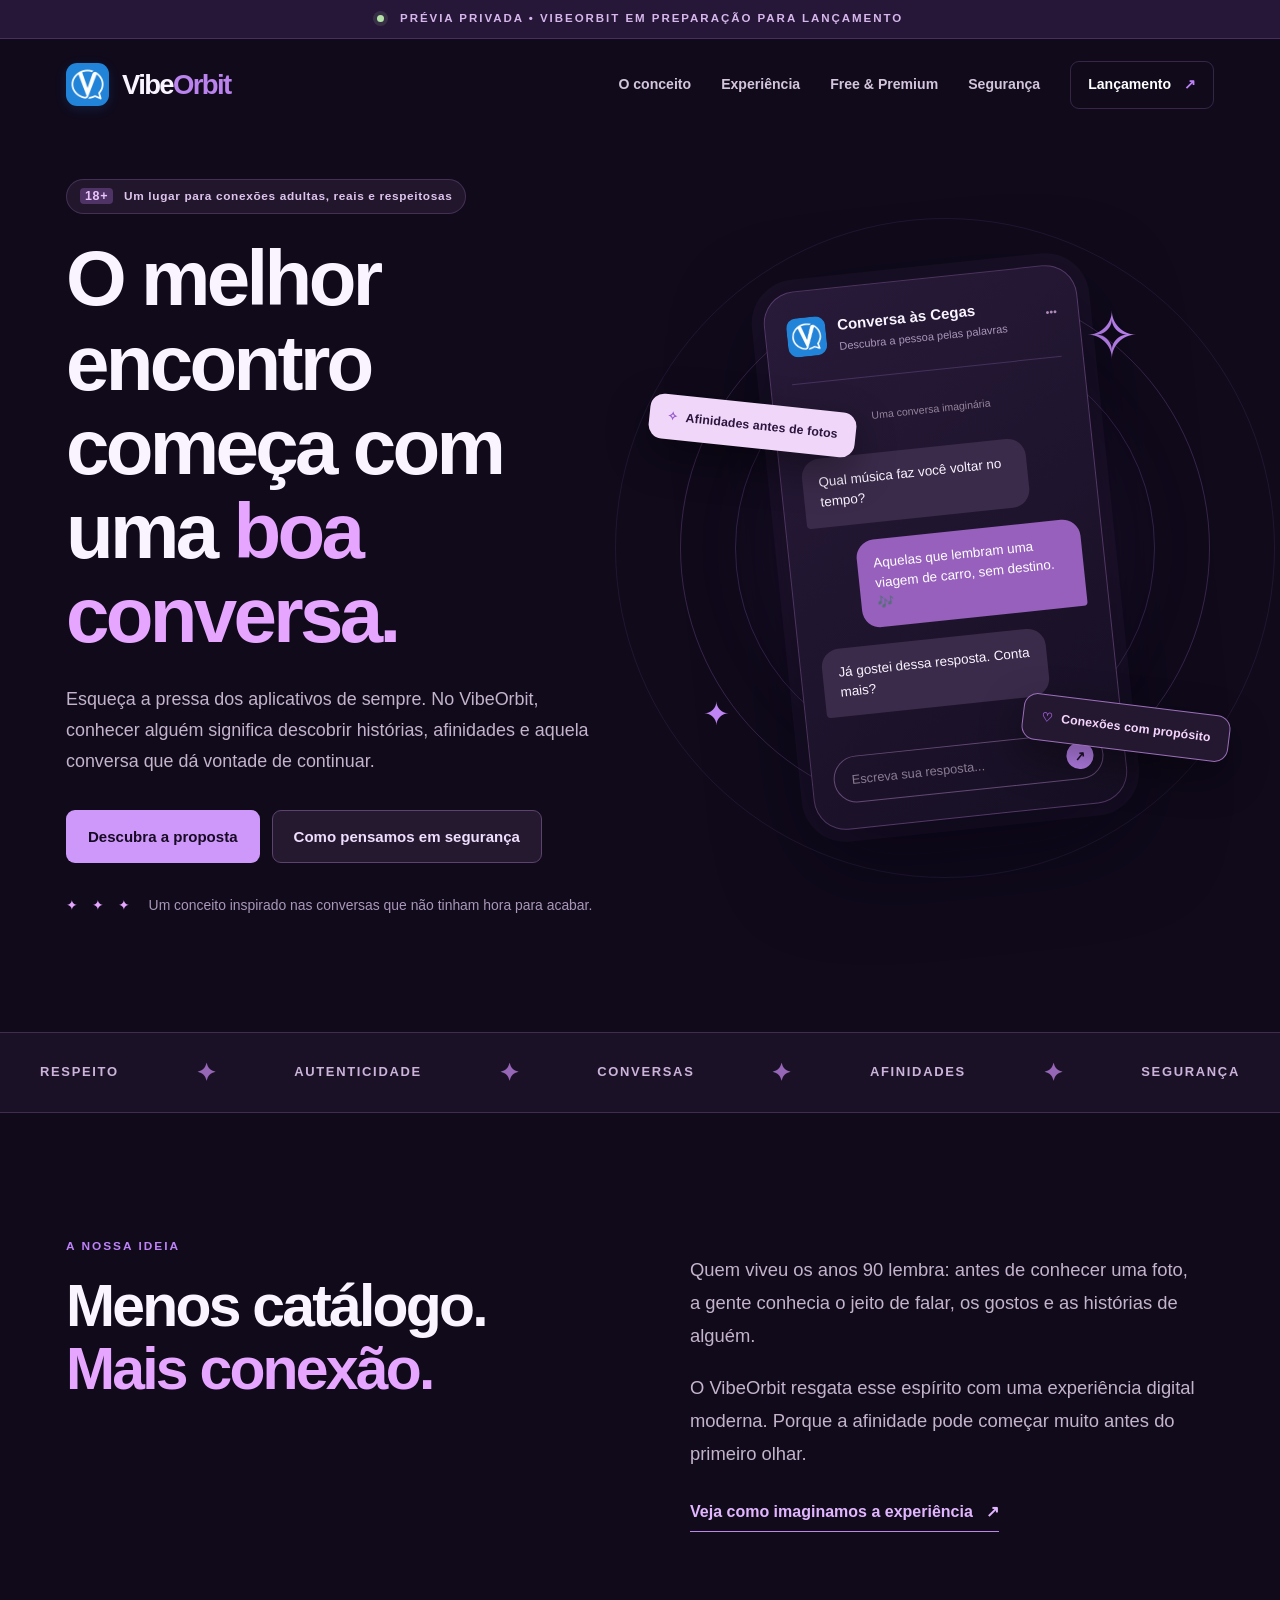
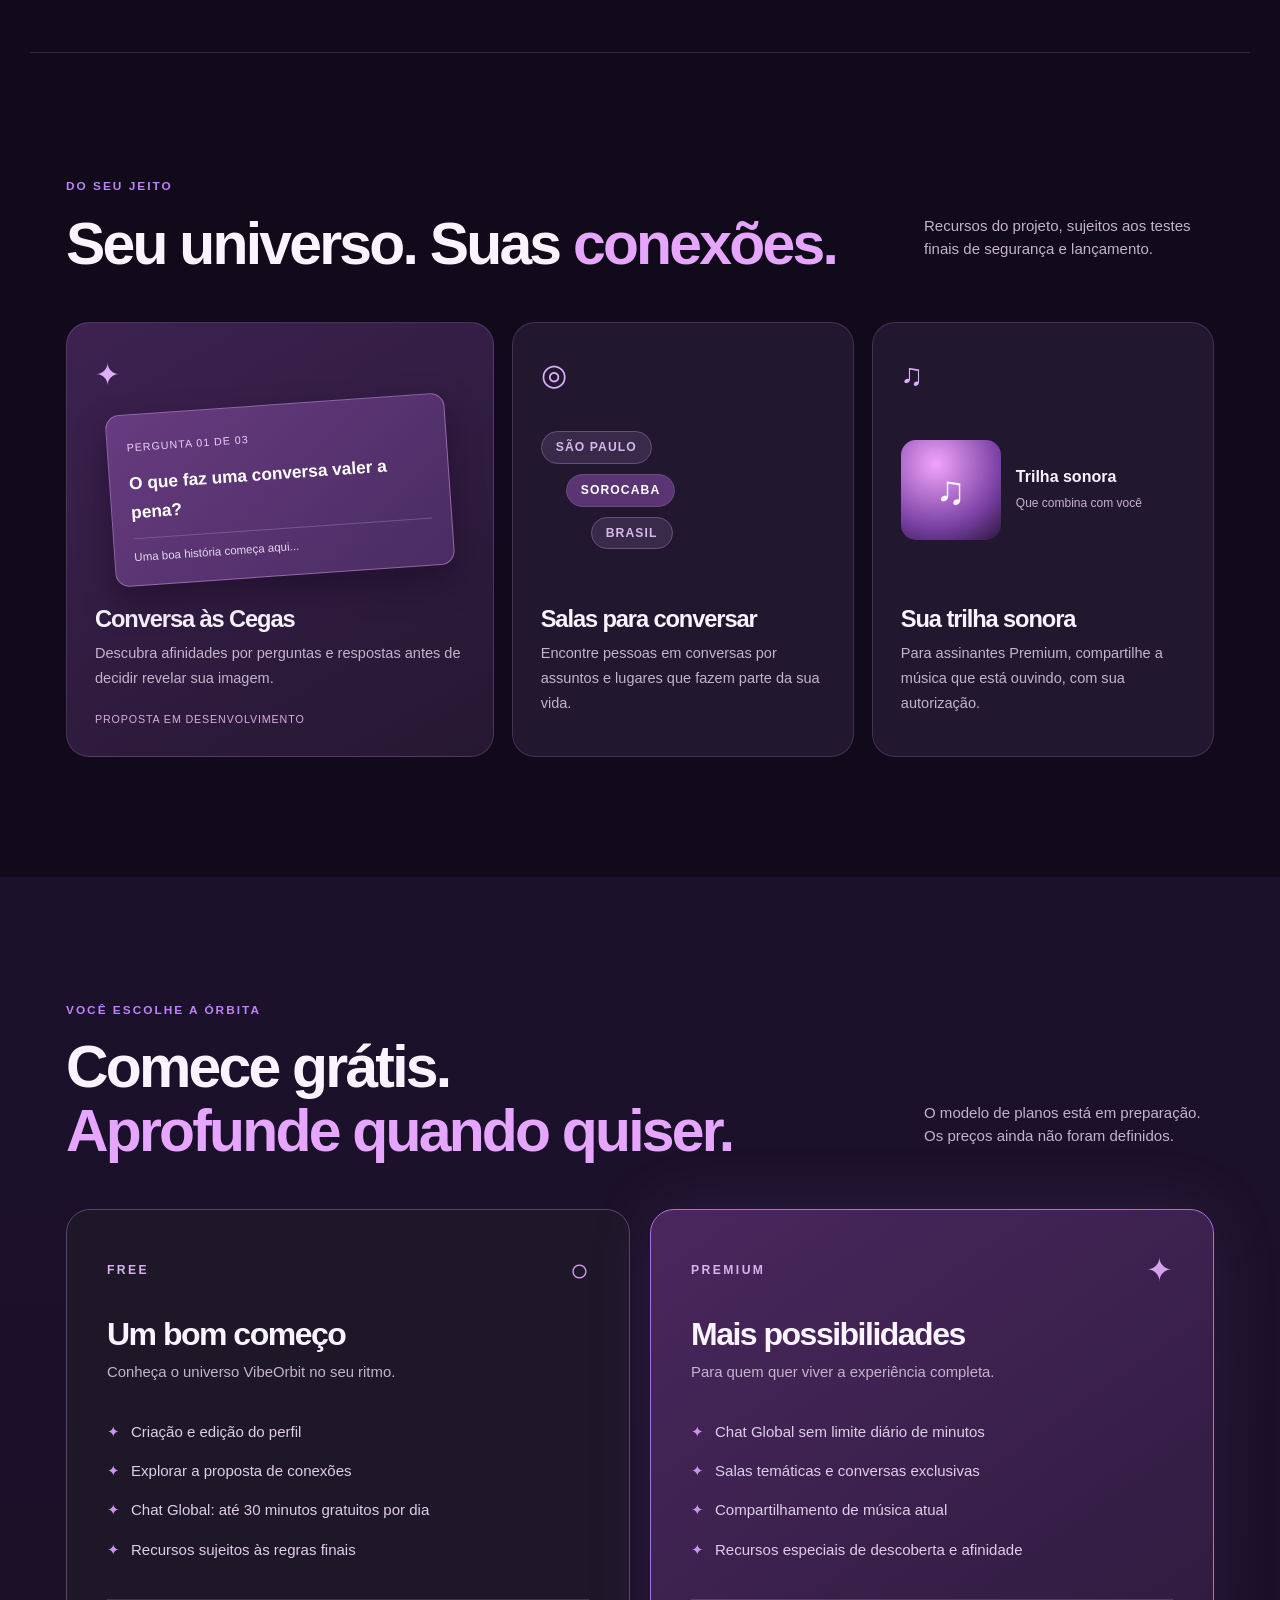
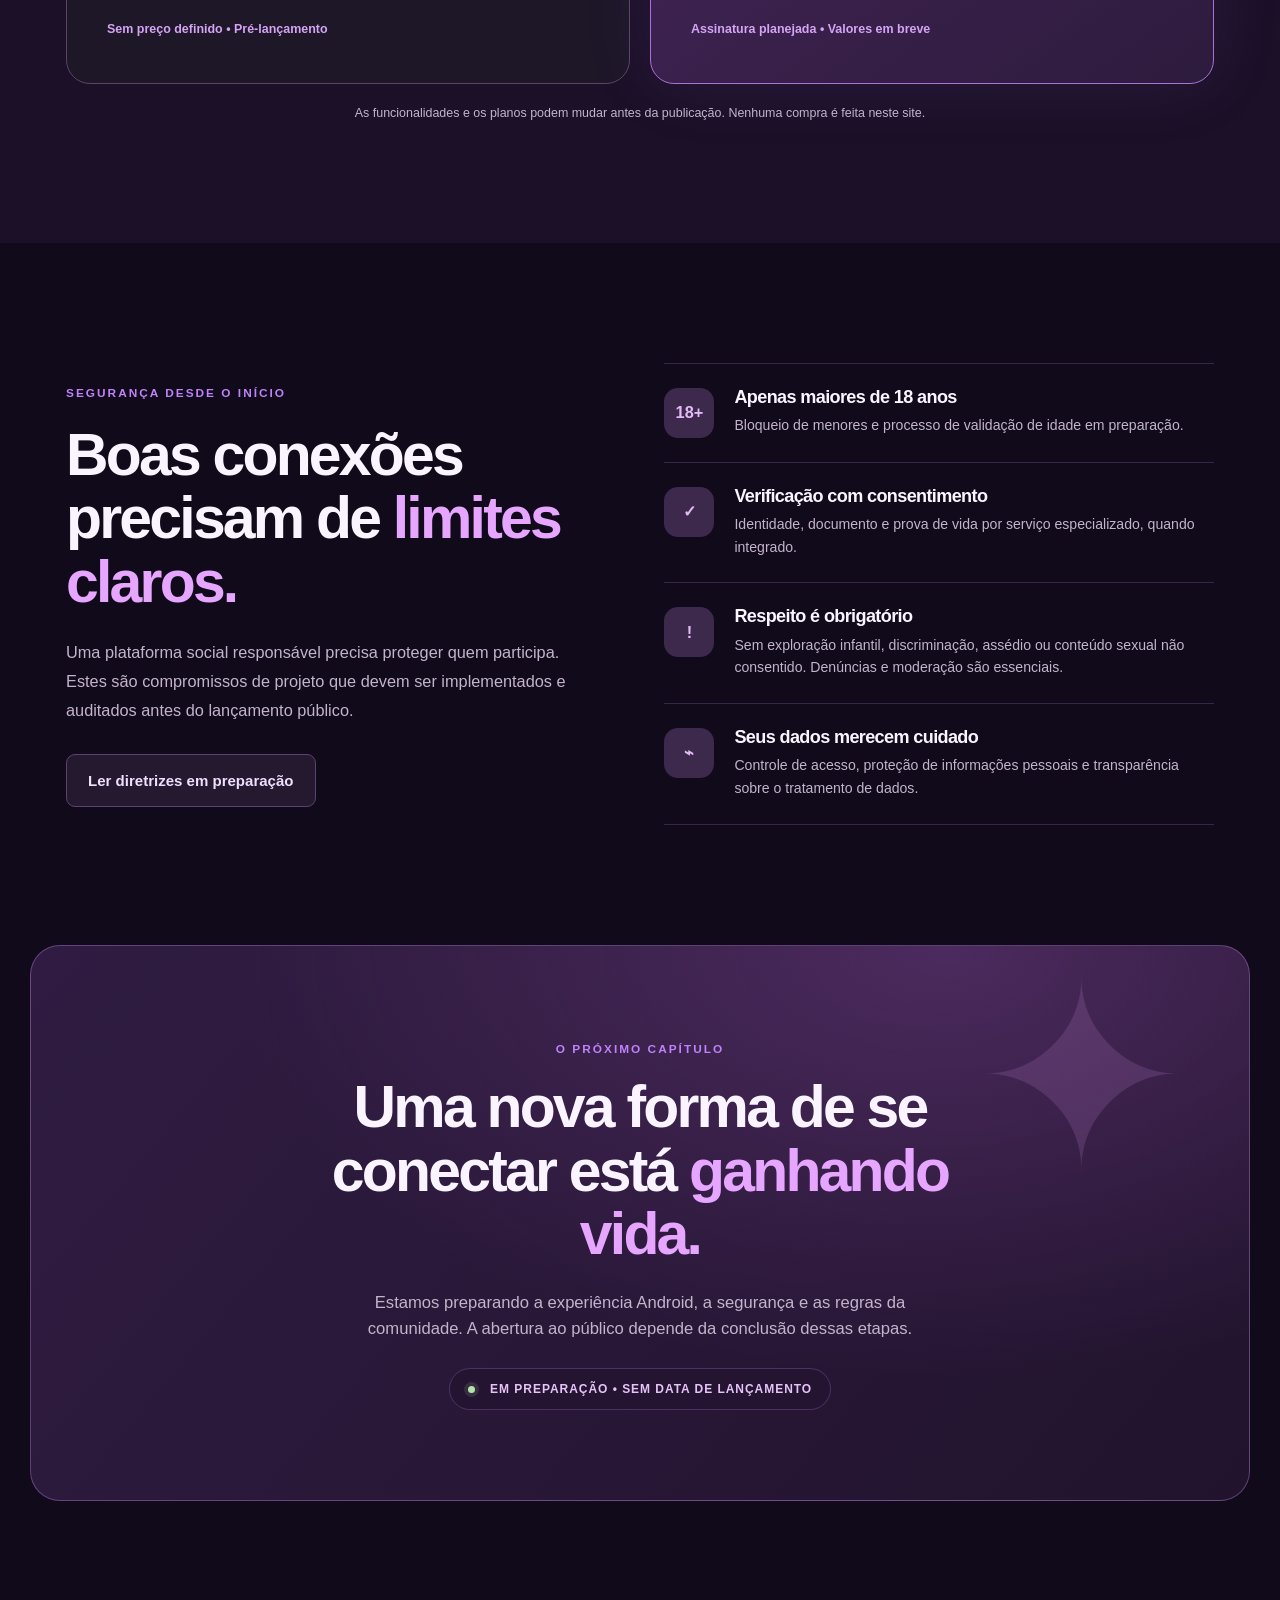
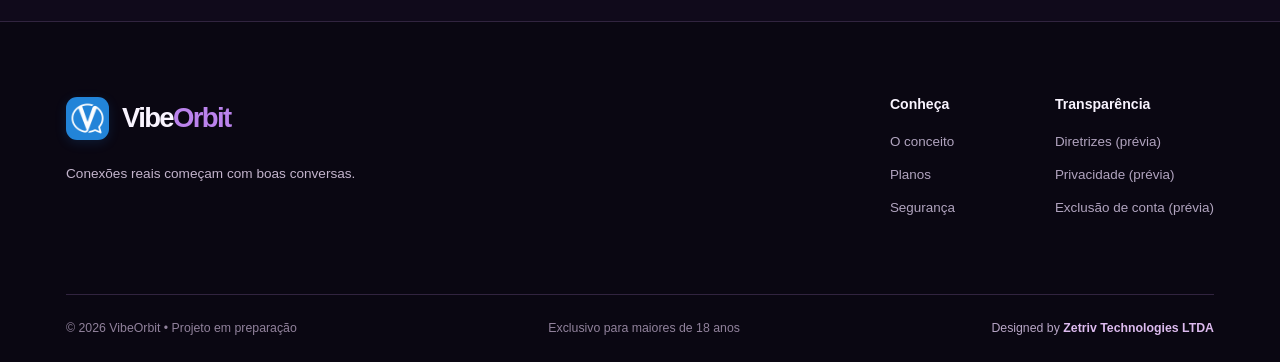
==== index.html @ 4c0cb18d "Add files via upload" ====
<!doctype html>
<html lang="pt-BR">
<head>
  <meta charset="utf-8">
  <meta name="viewport" content="width=device-width, initial-scale=1">
  <meta name="theme-color" content="#100a1b">
  <meta name="robots" content="noindex,nofollow">
  <meta name="description" content="Conheça o VibeOrbit: um novo jeito de descobrir pessoas, conversar com calma e construir conexões reais. Prévia do projeto para maiores de 18 anos.">
  <meta http-equiv="Content-Security-Policy" content="default-src 'self'; script-src 'self'; style-src 'self'; img-src 'self' data:; object-src 'none'; base-uri 'self'; form-action 'self'">
  <title>VibeOrbit — Mais conversa. Menos aparência.</title>
  <link rel="icon" type="image/webp" href="assets/vibeorbit-icon.webp">
  <link rel="stylesheet" href="styles.css">
  <script defer src="main.js"></script>
</head>
<body>
  <a class="skip" href="#principal">Ir para o conteúdo</a>
  <div class="announcement" role="note"><span class="pulse-dot"></span> PRÉVIA PRIVADA • VIBEORBIT EM PREPARAÇÃO PARA LANÇAMENTO</div>
  <header class="header shell">
    <a class="brand" href="index.html" aria-label="VibeOrbit, página inicial"><img class="brand-logo" src="assets/vibeorbit-icon.webp" alt="" width="43" height="43"><span>Vibe<span class="brand-accent">Orbit</span></span></a>
    <button class="nav-toggle" aria-expanded="false" aria-controls="navegacao" aria-label="Abrir menu">☰</button>
    <nav id="navegacao" aria-label="Navegação principal">
      <a href="#conceito">O conceito</a>
      <a href="#experiencia">Experiência</a>
      <a href="#planos">Free & Premium</a>
      <a href="#seguranca">Segurança</a>
      <a class="nav-link-special" href="#lancamento">Lançamento <span aria-hidden="true">↗</span></a>
    </nav>
  </header>
  <main id="principal">
    <section class="hero shell">
      <div class="hero-copy">
        <span class="eyebrow"><span class="pill-mark">18+</span> Um lugar para conexões adultas, reais e respeitosas</span>
        <h1>O melhor encontro começa com uma <em>boa conversa.</em></h1>
        <p>Esqueça a pressa dos aplicativos de sempre. No VibeOrbit, conhecer alguém significa descobrir histórias, afinidades e aquela conversa que dá vontade de continuar.</p>
        <div class="hero-actions">
          <a class="btn primary" href="#conceito">Descubra a proposta</a>
          <a class="btn secondary" href="#seguranca">Como pensamos em segurança</a>
        </div>
        <div class="hero-foot"><span class="mini-stars" aria-hidden="true">✦ ✦ ✦</span> Um conceito inspirado nas conversas que não tinham hora para acabar.</div>
      </div>
      <div class="hero-art" aria-label="Ilustração de uma conversa fictícia no VibeOrbit">
        <div class="orbits" aria-hidden="true"><span></span><span></span><span></span></div>
        <div class="halo halo-a" aria-hidden="true">✧</div><div class="halo halo-b" aria-hidden="true">✦</div>
        <div class="preview-phone">
          <div class="preview-top"><img class="phone-logo" src="assets/vibeorbit-icon.webp" alt="" width="39" height="39"><div><strong>Conversa às Cegas</strong><small>Descubra a pessoa pelas palavras</small></div><span class="dots">•••</span></div>
          <div class="chat-day">Uma conversa imaginária</div>
          <div class="chat-bubble incoming">Qual música faz você voltar no tempo?</div>
          <div class="chat-bubble outgoing">Aquelas que lembram uma viagem de carro, sem destino. 🎶</div>
          <div class="chat-bubble incoming">Já gostei dessa resposta. Conta mais?</div>
          <div class="phone-bottom"><span>Escreva sua resposta...</span><span class="send-dot" aria-hidden="true">↗</span></div>
        </div>
        <div class="floating-tag tag-left"><span aria-hidden="true">✧</span> Afinidades antes de fotos</div>
        <div class="floating-tag tag-right"><span aria-hidden="true">♡</span> Conexões com propósito</div>
      </div>
    </section>

    <section class="marquee-section" aria-label="Valores do VibeOrbit"><div class="marquee-track"><span>RESPEITO</span><span class="star" aria-hidden="true">✦</span><span>AUTENTICIDADE</span><span class="star" aria-hidden="true">✦</span><span>CONVERSAS</span><span class="star" aria-hidden="true">✦</span><span>AFINIDADES</span><span class="star" aria-hidden="true">✦</span><span>SEGURANÇA</span></div></section>

    <section id="conceito" class="section shell concept">
      <div><span class="section-kicker">A NOSSA IDEIA</span><h2>Menos catálogo.<br><em>Mais conexão.</em></h2></div>
      <div class="concept-body"><p>Quem viveu os anos 90 lembra: antes de conhecer uma foto, a gente conhecia o jeito de falar, os gostos e as histórias de alguém.</p><p>O VibeOrbit resgata esse espírito com uma experiência digital moderna. Porque a afinidade pode começar muito antes do primeiro olhar.</p><a class="inline-link" href="#experiencia">Veja como imaginamos a experiência <span aria-hidden="true">↗</span></a></div>
    </section>

    <section id="experiencia" class="section shell"><div class="section-heading"><div><span class="section-kicker">DO SEU JEITO</span><h2>Seu universo. Suas <em>conexões.</em></h2></div><p>Recursos do projeto, sujeitos aos testes finais de segurança e lançamento.</p></div>
      <div class="feature-grid">
        <article class="feature-card feature-main"><span class="feature-glyph">✦</span><div class="feature-illustration"><div class="question-card"><span>Pergunta 01 de 03</span><p>O que faz uma conversa valer a pena?</p><i>Uma boa história começa aqui...</i></div></div><h3>Conversa às Cegas</h3><p>Descubra afinidades por perguntas e respostas antes de decidir revelar sua imagem.</p><span class="feature-tag">Proposta em desenvolvimento</span></article>
        <article class="feature-card"><span class="feature-glyph">◎</span><div class="small-feature-art"><span class="city-orbit">SÃO PAULO</span><span class="city-orbit">SOROCABA</span><span class="city-orbit">BRASIL</span></div><h3>Salas para conversar</h3><p>Encontre pessoas em conversas por assuntos e lugares que fazem parte da sua vida.</p></article>
        <article class="feature-card"><span class="feature-glyph">♫</span><div class="small-feature-art music-art"><span class="music-cover">♫</span><span>Trilha sonora<br><small>Que combina com você</small></span></div><h3>Sua trilha sonora</h3><p>Para assinantes Premium, compartilhe a música que está ouvindo, com sua autorização.</p></article>
      </div>
    </section>

    <section id="planos" class="section pricing-background"><div class="shell"><div class="section-heading"><div><span class="section-kicker">VOCÊ ESCOLHE A ÓRBITA</span><h2>Comece grátis.<br><em>Aprofunde quando quiser.</em></h2></div><p>O modelo de planos está em preparação. Os preços ainda não foram definidos.</p></div>
      <div class="plans">
        <article class="plan"><div class="plan-top"><span class="plan-label">FREE</span><span class="plan-symbol">○</span></div><h3>Um bom começo</h3><p>Conheça o universo VibeOrbit no seu ritmo.</p><ul><li>Criação e edição do perfil</li><li>Explorar a proposta de conexões</li><li>Chat Global: até 30 minutos gratuitos por dia</li><li>Recursos sujeitos às regras finais</li></ul><div class="plan-footer">Sem preço definido • Pré-lançamento</div></article>
        <article class="plan premium"><div class="plan-top"><span class="plan-label">PREMIUM</span><span class="plan-symbol">✦</span></div><h3>Mais possibilidades</h3><p>Para quem quer viver a experiência completa.</p><ul><li>Chat Global sem limite diário de minutos</li><li>Salas temáticas e conversas exclusivas</li><li>Compartilhamento de música atual</li><li>Recursos especiais de descoberta e afinidade</li></ul><div class="plan-footer">Assinatura planejada • Valores em breve</div></article>
      </div><p class="pricing-note">As funcionalidades e os planos podem mudar antes da publicação. Nenhuma compra é feita neste site.</p>
    </div></section>

    <section id="seguranca" class="section shell safety"><div class="safety-copy"><span class="section-kicker">SEGURANÇA DESDE O INÍCIO</span><h2>Boas conexões precisam de <em>limites claros.</em></h2><p>Uma plataforma social responsável precisa proteger quem participa. Estes são compromissos de projeto que devem ser implementados e auditados antes do lançamento público.</p><a class="btn secondary" href="diretrizes.html">Ler diretrizes em preparação</a></div><div class="safety-list">
      <div><span class="safety-icon">18+</span><div><h3>Apenas maiores de 18 anos</h3><p>Bloqueio de menores e processo de validação de idade em preparação.</p></div></div>
      <div><span class="safety-icon">✓</span><div><h3>Verificação com consentimento</h3><p>Identidade, documento e prova de vida por serviço especializado, quando integrado.</p></div></div>
      <div><span class="safety-icon">!</span><div><h3>Respeito é obrigatório</h3><p>Sem exploração infantil, discriminação, assédio ou conteúdo sexual não consentido. Denúncias e moderação são essenciais.</p></div></div>
      <div><span class="safety-icon">⌁</span><div><h3>Seus dados merecem cuidado</h3><p>Controle de acesso, proteção de informações pessoais e transparência sobre o tratamento de dados.</p></div></div>
    </div></section>

    <section id="lancamento" class="launch shell"><div class="launch-constellation" aria-hidden="true">✦</div><span class="section-kicker">O PRÓXIMO CAPÍTULO</span><h2>Uma nova forma de se conectar está <em>ganhando vida.</em></h2><p>Estamos preparando a experiência Android, a segurança e as regras da comunidade. A abertura ao público depende da conclusão dessas etapas.</p><div class="launch-status"><span class="pulse-dot"></span> EM PREPARAÇÃO • SEM DATA DE LANÇAMENTO</div></section>
  </main>
  <footer class="footer"><div class="shell"><div class="footer-top"><div><a class="brand" href="index.html"><img class="brand-logo" src="assets/vibeorbit-icon.webp" alt="" width="43" height="43"><span>Vibe<span class="brand-accent">Orbit</span></span></a><p>Conexões reais começam com boas conversas.</p></div><div class="footer-links"><div><h3>Conheça</h3><a href="#conceito">O conceito</a><a href="#planos">Planos</a><a href="#seguranca">Segurança</a></div><div><h3>Transparência</h3><a href="diretrizes.html">Diretrizes (prévia)</a><a href="privacidade.html">Privacidade (prévia)</a><a href="exclusao.html">Exclusão de conta (prévia)</a></div></div></div><div class="footer-bottom"><span>© <span id="ano">2026</span> VibeOrbit • Projeto em preparação</span><span>Exclusivo para maiores de 18 anos</span><span class="design-credit">Designed by <strong>Zetriv Technologies LTDA</strong></span></div></div></footer>
</body>
</html>
---- styles.css ----
:root{color-scheme:dark;--bg:#100a1b;--panel:#21172f;--panel2:#291b3a;--white:#f9f4ff;--muted:#c3b4cc;--purple:#be83f9;--pink:#e6a6ff;--line:rgba(204,151,242,.20);--teal:#97d9da;--shadow:0 32px 90px rgba(4,0,15,.5)}
*{box-sizing:border-box}html{scroll-behavior:smooth}body{margin:0;background:var(--bg);color:var(--white);font:400 16px/1.55 Inter,ui-sans-serif,-apple-system,BlinkMacSystemFont,"Segoe UI",sans-serif;overflow-x:hidden}a{color:inherit;text-decoration:none}button{font:inherit;cursor:pointer}h1,h2,h3,p{margin-top:0}h1,h2,h3{letter-spacing:-.047em;line-height:1.08}h1{font-size:clamp(3.55rem,6.1vw,6.55rem);font-weight:760}h2{font-size:clamp(2.65rem,4.6vw,4.9rem);font-weight:740}h3{font-size:1.48rem}p{color:var(--muted)}em{font-style:normal;color:var(--pink)}.shell{max-width:1220px;margin:auto;padding-inline:36px}.skip{position:absolute;left:-9999px;top:10px;background:#fff;color:#000;padding:12px;z-index:99}.skip:focus{left:10px}.announcement{font-size:.72rem;letter-spacing:.17em;text-align:center;background:#261637;border-bottom:1px solid var(--line);padding:10px 12px;color:#d6b7ec;font-weight:700}.pulse-dot{display:inline-block;width:7px;height:7px;border-radius:50%;background:#b5e2a8;box-shadow:0 0 0 4px #b5e2a81f;margin-right:11px;vertical-align:middle}.header{height:92px;display:flex;justify-content:space-between;align-items:center;gap:30px;position:relative;z-index:3}.brand{display:inline-flex;align-items:center;gap:13px;font-size:1.72rem;font-weight:730;letter-spacing:-.06em;white-space:nowrap}.brand-symbol{display:grid;place-items:center;border-radius:16px;width:43px;height:43px;color:white;background:linear-gradient(135deg,#9a61e8,#da8eee);box-shadow:inset 0 0 0 2px #ffffff49;font-size:1.7rem}.brand-accent{color:#bb83ed}.header nav{display:flex;align-items:center;gap:30px}.header nav>a{font-size:.88rem;font-weight:600;color:#d3c6dc;transition:color .2s}.header nav>a:hover,.header nav>a:focus{color:white}.header nav .nav-link-special{padding:12px 17px;border:1px solid var(--line);border-radius:9px;color:white}.nav-link-special span{color:var(--purple);margin-left:9px}.nav-toggle{display:none;border:1px solid var(--line);background:var(--panel);color:white;border-radius:9px;padding:7px 13px;font-size:1.35rem}.hero{display:grid;grid-template-columns:1.07fr 1fr;min-height:690px;align-items:center;gap:35px;padding-block:48px 115px}.hero-copy{position:relative;z-index:2}.eyebrow,.section-kicker{display:inline-block;text-transform:uppercase;letter-spacing:.17em;font-size:.74rem;font-weight:750;color:var(--purple)}.eyebrow{color:#dec4ed;letter-spacing:.055em;text-transform:none;border:1px solid var(--line);background:#21162c;border-radius:40px;padding:7px 13px;margin-bottom:22px}.pill-mark{color:#e9c5fb;border-radius:4px;padding:1px 5px;background:#503366;margin-right:7px;font-weight:800;font-size:.78rem}.hero h1{margin:0 0 26px}.hero p{max-width:540px;font-size:1.12rem;line-height:1.75}.hero-actions{display:flex;gap:12px;flex-wrap:wrap;margin:32px 0}.btn{display:inline-flex;justify-content:center;align-items:center;min-height:52px;border-radius:9px;padding:14px 21px;font-weight:720;font-size:.94rem;transition:transform .2s,background-color .2s;border:1px solid transparent}.btn:hover,.btn:focus{transform:translateY(-2px)}.btn.primary{color:#170b24;background:#ce98fa}.btn.primary:hover{background:#e4baff}.btn.secondary{background:#251930;border-color:#5d426f;color:#f0deff}.hero-foot{font-size:.87rem;color:#a998b9}.mini-stars{color:var(--pink);letter-spacing:5px;margin-right:10px}.hero-art{height:580px;position:relative;display:grid;place-items:center}.orbits{position:absolute;inset:0;display:grid;place-items:center}.orbits span{position:absolute;border:1px solid rgba(199,131,242,.22);width:530px;height:530px;border-radius:50%}.orbits span:nth-child(2){width:420px;height:420px;border-color:#a775d63d}.orbits span:nth-child(3){width:660px;height:660px;border-color:#a775d61d}.hero-art:before{content:"";position:absolute;width:500px;height:500px;background:radial-gradient(circle,#9451b93a,transparent 62%);filter:blur(25px)}.halo{position:absolute;color:#c287f7}.halo-a{top:5%;right:14%;font-size:4rem}.halo-b{bottom:17%;left:5%;font-size:2rem}.preview-phone{position:relative;width:315px;min-height:485px;background:linear-gradient(145deg,#281a39,#160f23);border:1px solid #a571be5e;border-radius:32px;padding:25px 21px;box-shadow:var(--shadow),0 0 0 12px #b47ddb0e;transform:rotate(-6deg)}.preview-top{display:flex;align-items:center;gap:12px;padding-bottom:24px;border-bottom:1px solid var(--line)}.phone-orbit{font-size:1.55rem;color:#c68ff4;display:grid;place-items:center;background:#48305a;width:39px;height:39px;border-radius:50%}.preview-top strong{font-size:.94rem}.preview-top small{display:block;color:#a995b8;font-size:.69rem}.dots{color:#af8cb8;font-size:.67rem;margin-left:auto}.chat-day{text-align:center;font-size:.66rem;color:#96849e;margin:30px 0}.chat-bubble{font-size:.84rem;line-height:1.5;padding:14px 16px;margin-bottom:17px;max-width:83%;border-radius:18px}.incoming{background:#3b2b4b;border-bottom-left-radius:4px}.outgoing{background:#9760bc;color:white;margin-left:auto;border-bottom-right-radius:4px}.phone-bottom{margin-top:40px;border:1px solid #634975;color:#897b92;display:flex;align-items:center;justify-content:space-between;border-radius:50px;padding:9px 9px 9px 17px;font-size:.8rem}.send-dot{width:27px;height:27px;background:#ba82ee;color:#20122c;border-radius:50%;display:grid;place-items:center;font-weight:800}.floating-tag{position:absolute;background:#f0d7fa;color:#2b153d;padding:13px 18px;border-radius:14px;font-size:.77rem;letter-spacing:.01em;font-weight:800;box-shadow:0 15px 40px #0006}.tag-left{left:-5%;top:25%;transform:rotate(6deg)}.tag-left span,.tag-right span{margin-right:5px;color:#965acb}.tag-right{right:-3%;bottom:15%;transform:rotate(7deg);background:#241831;color:#f4d4fc;border:1px solid #9c6fbb}.marquee-section{border-top:1px solid var(--line);border-bottom:1px solid var(--line);background:#1b1127;overflow:hidden}.marquee-track{max-width:1300px;margin:auto;display:flex;align-items:center;justify-content:space-between;gap:35px;padding:21px 40px;font-size:.81rem;letter-spacing:.13em;font-weight:750;color:#cbb3da}.marquee-track .star{font-size:1.5rem;color:#9666b7}.section{padding-block:120px;scroll-margin-top:35px}.concept{display:grid;grid-template-columns:1fr 1fr;gap:100px;border-bottom:1px solid var(--line)}.concept h2{margin:16px 0 0}.concept-body{padding-top:20px}.concept-body p{font-size:1.15rem;line-height:1.8;max-width:510px}.inline-link{display:inline-block;color:#e2b6ff;font-weight:750;border-bottom:1px solid #be88e8;margin-top:12px;padding-bottom:6px}.inline-link span{margin-left:9px}.section-heading{display:flex;align-items:end;justify-content:space-between;gap:60px;margin-bottom:46px}.section-heading h2{margin:14px 0 0}.section-heading>p{max-width:290px;font-size:.94rem}.feature-grid{display:grid;grid-template-columns:1.25fr 1fr 1fr;gap:18px}.feature-card{background:#21172f;border:1px solid var(--line);border-radius:23px;min-height:425px;padding:28px;display:flex;flex-direction:column}.feature-main{background:linear-gradient(150deg,#3d2250,#261732)}.feature-glyph{font-size:1.9rem;color:#deaeff}.feature-card h3{margin:24px 0 9px}.feature-card p{font-size:.91rem;line-height:1.7;margin-bottom:12px}.feature-tag{margin-top:auto;font-size:.67rem;letter-spacing:.08em;text-transform:uppercase;color:#d8aedf}.feature-illustration{height:185px;display:grid;place-items:center}.question-card{background:linear-gradient(140deg,#673b80,#4a2c61);border:1px solid #c89bdb80;border-radius:14px;width:92%;padding:19px;box-shadow:0 15px 30px #18072480;transform:rotate(-4deg)}.question-card>span{font-size:.67rem;text-transform:uppercase;letter-spacing:.09em;color:#ead1fb}.question-card>p{font-size:1.08rem;font-weight:730;color:white;margin:10px 0}.question-card i{color:#e5d6ee;font-style:normal;font-size:.72rem;display:block;border-top:1px solid #ffffff30;padding-top:10px}.small-feature-art{height:185px;display:flex;flex-direction:column;justify-content:center;gap:10px}.city-orbit{color:#d7b8ec;background:#3a2a49;border:1px solid #6b4e7d;border-radius:25px;padding:6px 14px;font-size:.76rem;font-weight:700;letter-spacing:.09em;width:max-content}.city-orbit:nth-child(2){margin-left:25px;background:#5b3474;color:#fff}.city-orbit:nth-child(3){margin-left:50px}.music-art{flex-direction:row;align-items:center;justify-content:start;gap:15px;font-weight:700}.music-art small{font-size:.75rem;font-weight:400;color:#c5b1d2}.music-cover{width:100px;height:100px;background:radial-gradient(circle at 35% 24%,#f1a4fb,#773fa1 65%,#2b163d);border-radius:15px;display:grid;place-items:center;font-size:2.5rem}.pricing-background{background:linear-gradient(180deg,#1c112b,#1b1027)}.plans{display:grid;grid-template-columns:1fr 1fr;gap:20px}.plan{background:#1d1728;border:1px solid #594564;border-radius:24px;padding:36px 40px;min-height:475px}.plan.premium{background:linear-gradient(145deg,#4a275e,#2d1b3d);border-color:#ac70d8;box-shadow:0 0 70px #b16ef31c}.plan-top{display:flex;justify-content:space-between;align-items:center}.plan-label{font-size:.76rem;letter-spacing:.2em;color:#d6b4ee;font-weight:800}.plan-symbol{font-size:2rem;color:#d5a3ed}.plan h3{font-size:2rem;margin:22px 0 9px}.plan>p{font-size:.93rem}.plan ul{padding:0;list-style:none;margin:28px 0}.plan li{padding:8px 0 8px 24px;position:relative;color:#dfcee9;font-size:.94rem}.plan li:before{content:"✦";position:absolute;left:0;color:#ca95ed}.plan-footer{border-top:1px solid #ffffff25;margin-top:30px;padding-top:20px;font-size:.78rem;font-weight:700;color:#d5a4f5}.pricing-note{font-size:.78rem;margin:20px 0 0;text-align:center}.safety{display:grid;grid-template-columns:1fr 1.05fr;gap:75px;align-items:center}.safety-copy h2{margin:18px 0 25px}.safety-copy>p{font-size:1.02rem;line-height:1.75;margin-bottom:30px}.safety-list>div{display:flex;gap:20px;padding:24px 0;border-bottom:1px solid var(--line)}.safety-list>div:first-child{border-top:1px solid var(--line)}.safety-icon{width:50px;height:50px;flex:0 0 50px;border-radius:14px;background:#3c294c;display:grid;place-items:center;color:#e5baf9;font-weight:800;font-size:1.02rem}.safety-list h3{letter-spacing:-.035em;font-size:1.13rem;margin:0 0 7px}.safety-list p{font-size:.88rem;margin:0;line-height:1.6}.launch{margin-bottom:120px;position:relative;overflow:hidden;border:1px solid #b787db63;border-radius:30px;padding:90px 30px;background:radial-gradient(ellipse at 75% 0,#703d8580,transparent 55%),linear-gradient(130deg,#301c42,#21132d);text-align:center}.launch h2{position:relative;max-width:740px;margin:15px auto 24px}.launch p{max-width:615px;margin:0 auto 26px;font-size:1.04rem}.launch-status{display:inline-block;background:#241331;border:1px solid #9b68ba56;border-radius:25px;padding:11px 18px;font-size:.75rem;letter-spacing:.08em;font-weight:800;color:#e6c4f8}.launch-constellation{position:absolute;right:60px;top:4px;color:#be87d130;font-size:16rem;line-height:1}.footer{background:#0a0712;border-top:1px solid var(--line)}.footer-top{display:flex;justify-content:space-between;gap:50px;padding-block:75px}.footer-top p{margin-top:15px;font-size:.85rem}.footer-links{display:flex;gap:100px}.footer-links>div{display:flex;flex-direction:column;gap:12px}.footer-links h3{font-size:.88rem;margin:0 0 8px;letter-spacing:0}.footer-links a{font-size:.84rem;color:#b1a4bf}.footer-links a:hover{text-decoration:underline;color:white}.footer-bottom{border-top:1px solid var(--line);padding:24px 0;display:flex;justify-content:space-between;gap:18px;color:#91829c;font-size:.77rem}.legal-page{max-width:870px;margin:30px auto 120px;padding:40px 36px}.legal-page h1{font-size:clamp(2.6rem,5vw,4.5rem);margin:14px 0 25px}.legal-page h2{font-size:1.55rem;letter-spacing:-.02em;margin:40px 0 14px}.legal-page p,.legal-page li{color:#d5c5dd;line-height:1.8}.legal-page li{margin:7px 0}.legal-alert{background:#32213e;border:1px solid #ba8bcc70;border-radius:13px;padding:17px 20px;margin-bottom:35px;color:#f5ddff}.legal-page>a{color:#dfaaf5;text-decoration:underline}.legal-page ul{padding-left:25px}
@media (max-width:1050px){.header nav{gap:18px}.hero{grid-template-columns:1.1fr .9fr;gap:8px}.hero h1{font-size:clamp(3rem,5.5vw,4.5rem)}.hero-art{transform:scale(.83)}.floating-tag{font-size:.75rem}.feature-grid{grid-template-columns:1fr 1fr}.feature-main{grid-column:1/-1;min-height:350px}.feature-main .feature-illustration{height:135px}.concept,.safety{gap:40px}}
@media (max-width:760px){.shell{padding-inline:22px}.announcement{font-size:.59rem;letter-spacing:.08em}.header{height:75px}.brand{font-size:1.5rem}.brand-symbol{width:39px;height:39px}.nav-toggle{display:block}.header nav{display:none;position:absolute;top:69px;left:16px;right:16px;background:#251830;border:1px solid #72548c;border-radius:14px;box-shadow:var(--shadow);padding:17px;flex-direction:column;align-items:stretch;gap:0}.header nav.open{display:flex}.header nav>a{padding:12px 8px}.hero{display:flex;flex-direction:column;min-height:unset;gap:10px;padding-block:50px 40px}.hero-copy{text-align:left}.hero h1{font-size:clamp(3.15rem,12vw,5rem)}.hero p{font-size:1.02rem}.hero-art{transform:scale(.83);height:480px;width:100%;margin-top:18px}.preview-phone{width:305px}.floating-tag.tag-left{left:-1%}.floating-tag.tag-right{right:-6%}.marquee-track{gap:17px;justify-content:start;padding:18px 20px;font-size:.68rem;width:max-content}.marquee-track span{white-space:nowrap}.section{padding-block:75px}.concept,.safety{grid-template-columns:1fr;gap:28px}.concept-body{padding-top:0}.section-heading{display:block}.section-heading>p{max-width:550px;margin-top:14px}.feature-grid,.plans{grid-template-columns:1fr}.feature-main{grid-column:auto}.feature-card{min-height:340px}.feature-illustration{height:130px}.small-feature-art{height:140px}.plan{min-height:auto;padding:30px 28px}.launch{margin-bottom:75px;padding:65px 22px}.footer-top{flex-direction:column;gap:35px;padding-block:50px}.footer-links{gap:50px}.footer-bottom{flex-direction:column}.legal-page{padding:25px 22px}}
@media (max-width:380px){.hero-art{transform:scale(.68);margin-top:-25px;margin-bottom:-40px}.floating-tag{font-size:.7rem}.hero-actions .btn{width:100%}}
@media (prefers-reduced-motion:reduce){html{scroll-behavior:auto}*,*:before,*:after{transition:none!important;animation:none!important}}
.brand-logo{display:block;width:43px;height:43px;flex:0 0 43px;object-fit:cover;border-radius:11px;box-shadow:0 3px 12px rgba(28,128,230,.16)}
.phone-logo{display:block;width:39px;height:39px;flex:0 0 39px;object-fit:cover;border-radius:10px}
.design-credit{color:#b7a5c5;white-space:nowrap}
.design-credit strong{font-weight:750;color:#ddbbef}
@media(max-width:760px){.brand-logo{width:39px;height:39px;flex-basis:39px}.design-credit{white-space:normal}}
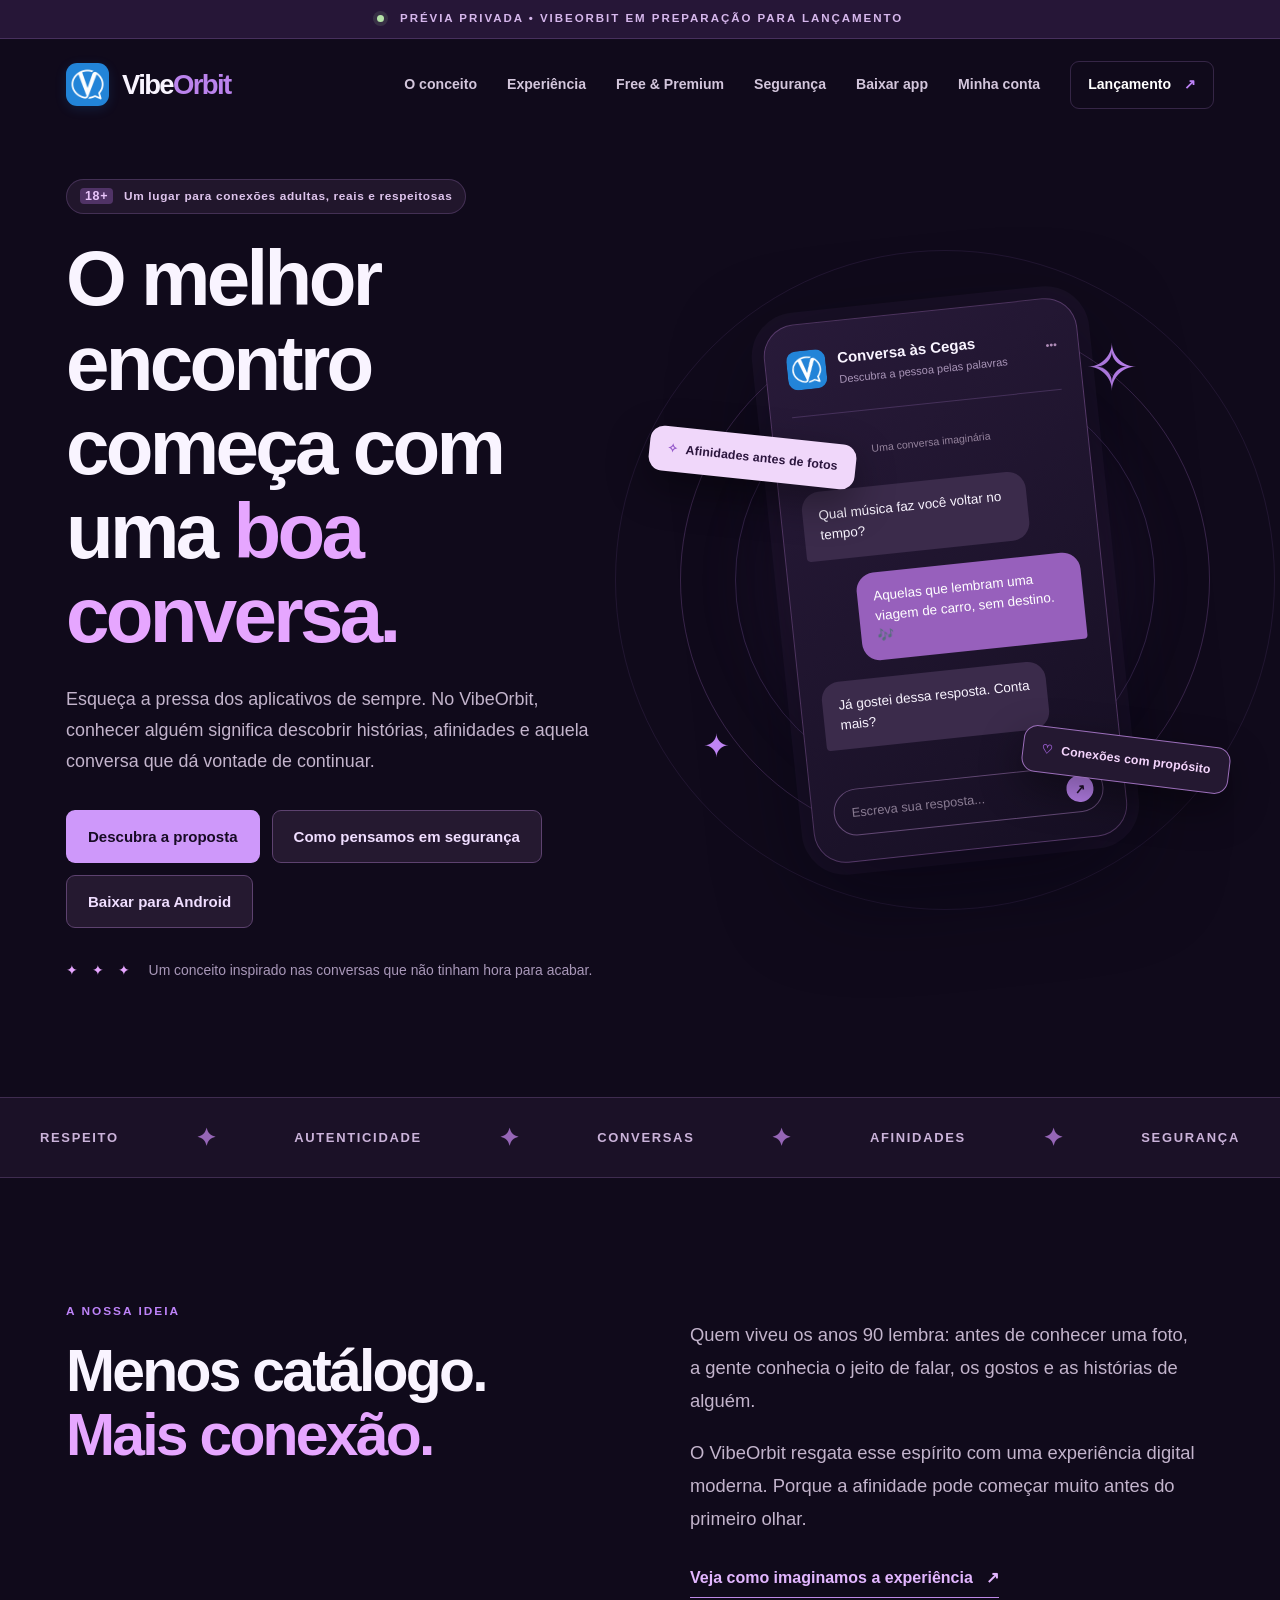
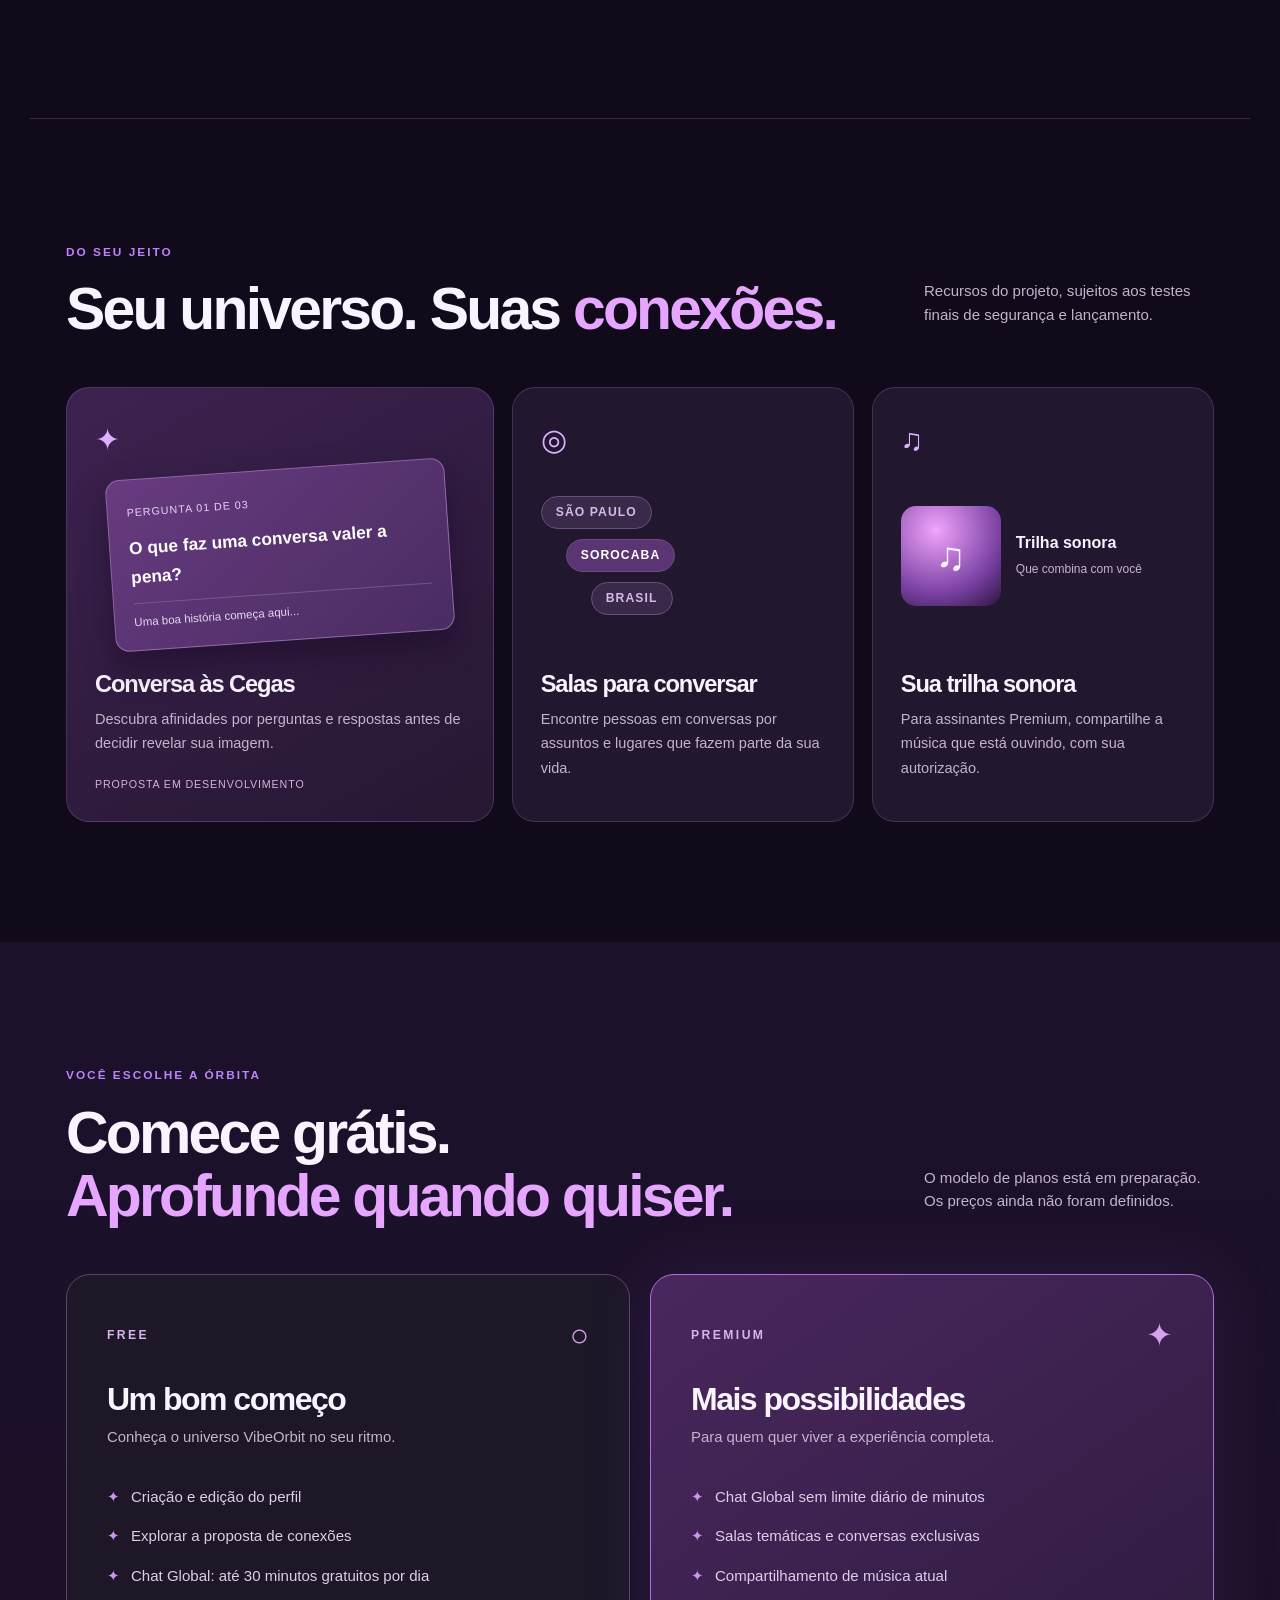
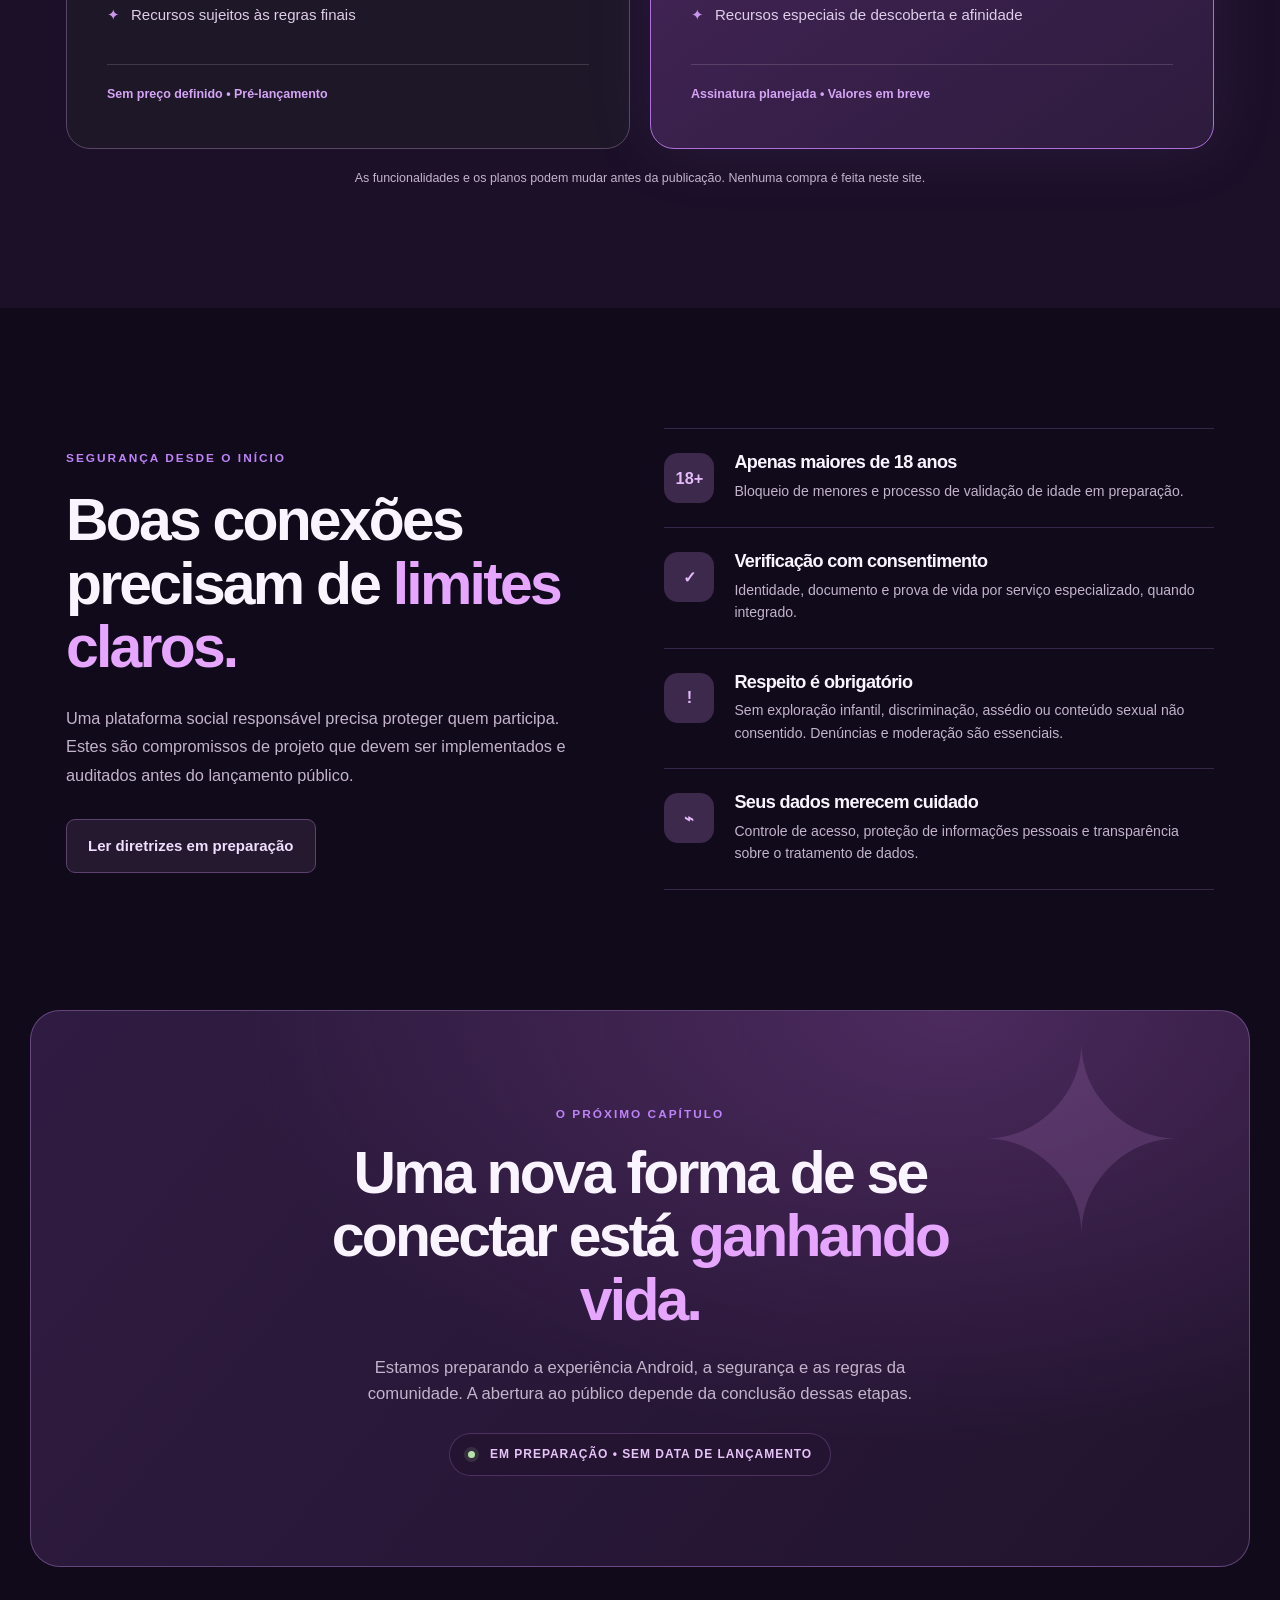
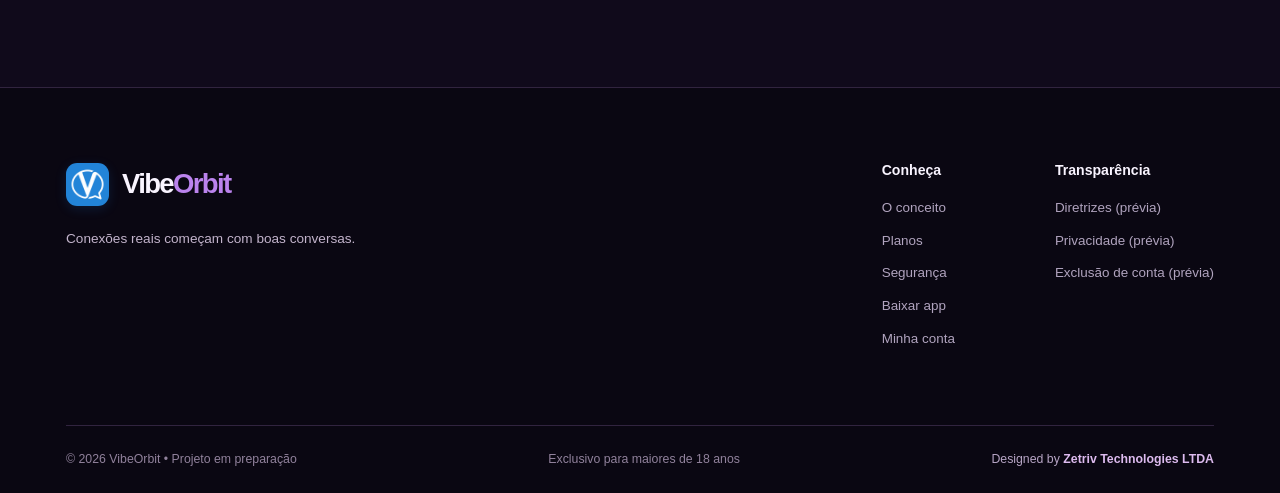
==== commit 6d1e189d: "Add Supabase account login and protected moderation portal" ====
--- a/index.html
+++ b/index.html
@@ -23,6 +23,8 @@
       <a href="#experiencia">Experiência</a>
       <a href="#planos">Free & Premium</a>
       <a href="#seguranca">Segurança</a>
+      <a href="baixar.html">Baixar app</a>
+      <a href="entrar.html">Minha conta</a>
       <a class="nav-link-special" href="#lancamento">Lançamento <span aria-hidden="true">↗</span></a>
     </nav>
   </header>
@@ -35,6 +37,7 @@
         <div class="hero-actions">
           <a class="btn primary" href="#conceito">Descubra a proposta</a>
           <a class="btn secondary" href="#seguranca">Como pensamos em segurança</a>
+          <a class="btn secondary" href="baixar.html">Baixar para Android</a>
         </div>
         <div class="hero-foot"><span class="mini-stars" aria-hidden="true">✦ ✦ ✦</span> Um conceito inspirado nas conversas que não tinham hora para acabar.</div>
       </div>
@@ -85,6 +88,6 @@
 
     <section id="lancamento" class="launch shell"><div class="launch-constellation" aria-hidden="true">✦</div><span class="section-kicker">O PRÓXIMO CAPÍTULO</span><h2>Uma nova forma de se conectar está <em>ganhando vida.</em></h2><p>Estamos preparando a experiência Android, a segurança e as regras da comunidade. A abertura ao público depende da conclusão dessas etapas.</p><div class="launch-status"><span class="pulse-dot"></span> EM PREPARAÇÃO • SEM DATA DE LANÇAMENTO</div></section>
   </main>
-  <footer class="footer"><div class="shell"><div class="footer-top"><div><a class="brand" href="index.html"><img class="brand-logo" src="assets/vibeorbit-icon.webp" alt="" width="43" height="43"><span>Vibe<span class="brand-accent">Orbit</span></span></a><p>Conexões reais começam com boas conversas.</p></div><div class="footer-links"><div><h3>Conheça</h3><a href="#conceito">O conceito</a><a href="#planos">Planos</a><a href="#seguranca">Segurança</a></div><div><h3>Transparência</h3><a href="diretrizes.html">Diretrizes (prévia)</a><a href="privacidade.html">Privacidade (prévia)</a><a href="exclusao.html">Exclusão de conta (prévia)</a></div></div></div><div class="footer-bottom"><span>© <span id="ano">2026</span> VibeOrbit • Projeto em preparação</span><span>Exclusivo para maiores de 18 anos</span><span class="design-credit">Designed by <strong>Zetriv Technologies LTDA</strong></span></div></div></footer>
+  <footer class="footer"><div class="shell"><div class="footer-top"><div><a class="brand" href="index.html"><img class="brand-logo" src="assets/vibeorbit-icon.webp" alt="" width="43" height="43"><span>Vibe<span class="brand-accent">Orbit</span></span></a><p>Conexões reais começam com boas conversas.</p></div><div class="footer-links"><div><h3>Conheça</h3><a href="#conceito">O conceito</a><a href="#planos">Planos</a><a href="#seguranca">Segurança</a><a href="baixar.html">Baixar app</a><a href="entrar.html">Minha conta</a></div><div><h3>Transparência</h3><a href="diretrizes.html">Diretrizes (prévia)</a><a href="privacidade.html">Privacidade (prévia)</a><a href="exclusao.html">Exclusão de conta (prévia)</a></div></div></div><div class="footer-bottom"><span>© <span id="ano">2026</span> VibeOrbit • Projeto em preparação</span><span>Exclusivo para maiores de 18 anos</span><span class="design-credit">Designed by <strong>Zetriv Technologies LTDA</strong></span></div></div></footer>
 </body>
 </html>
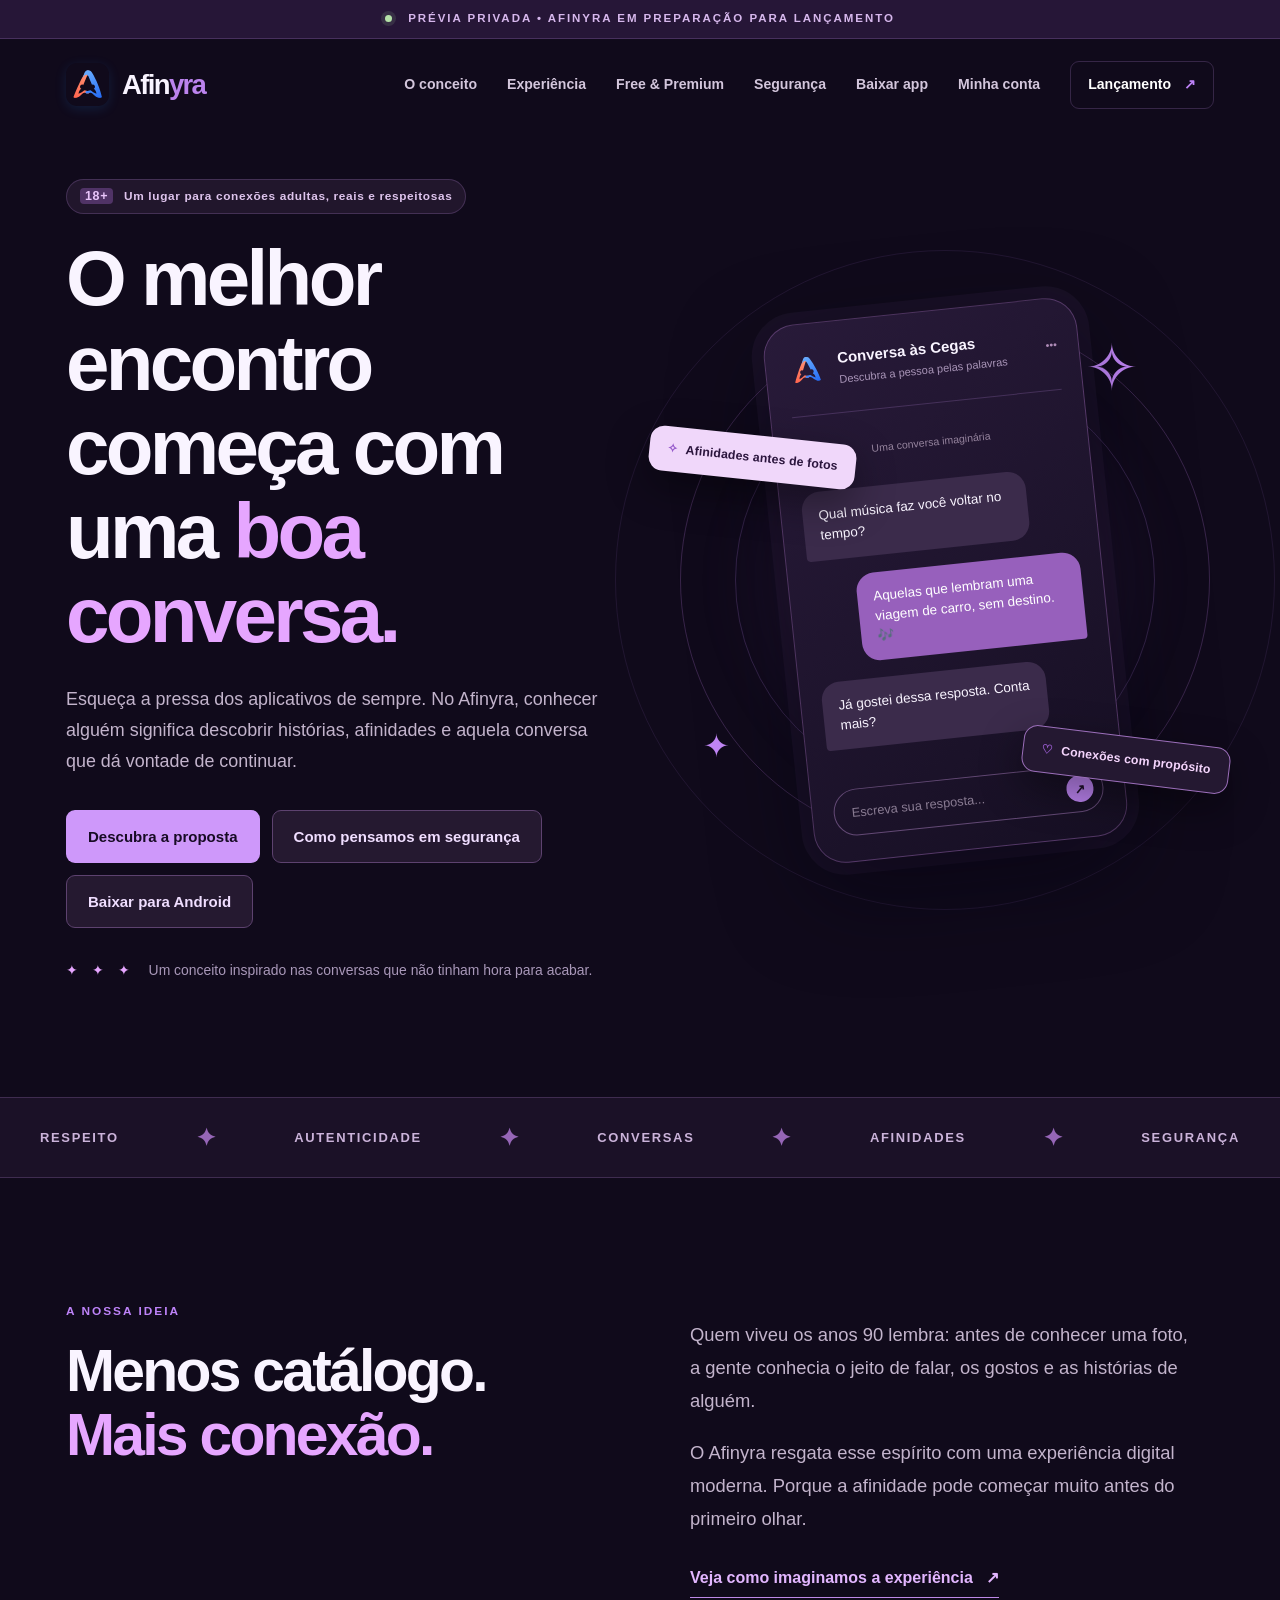
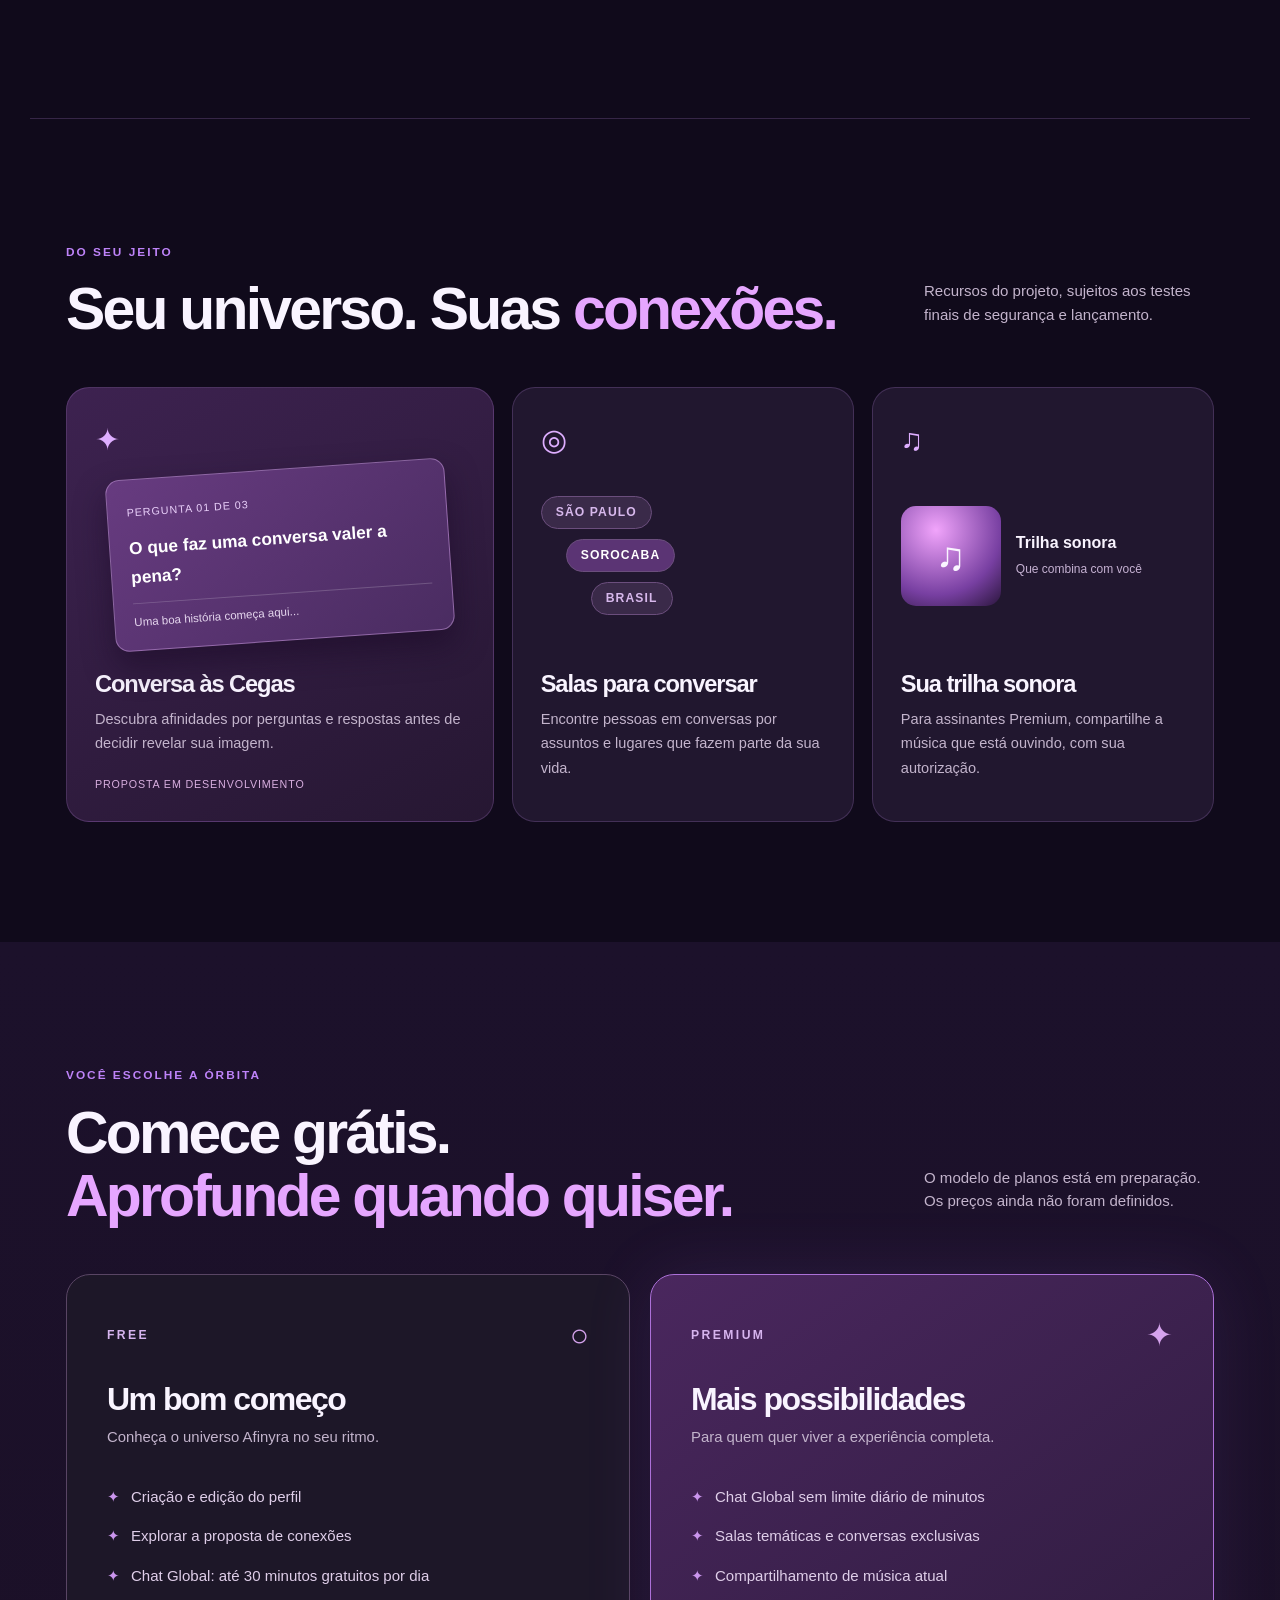
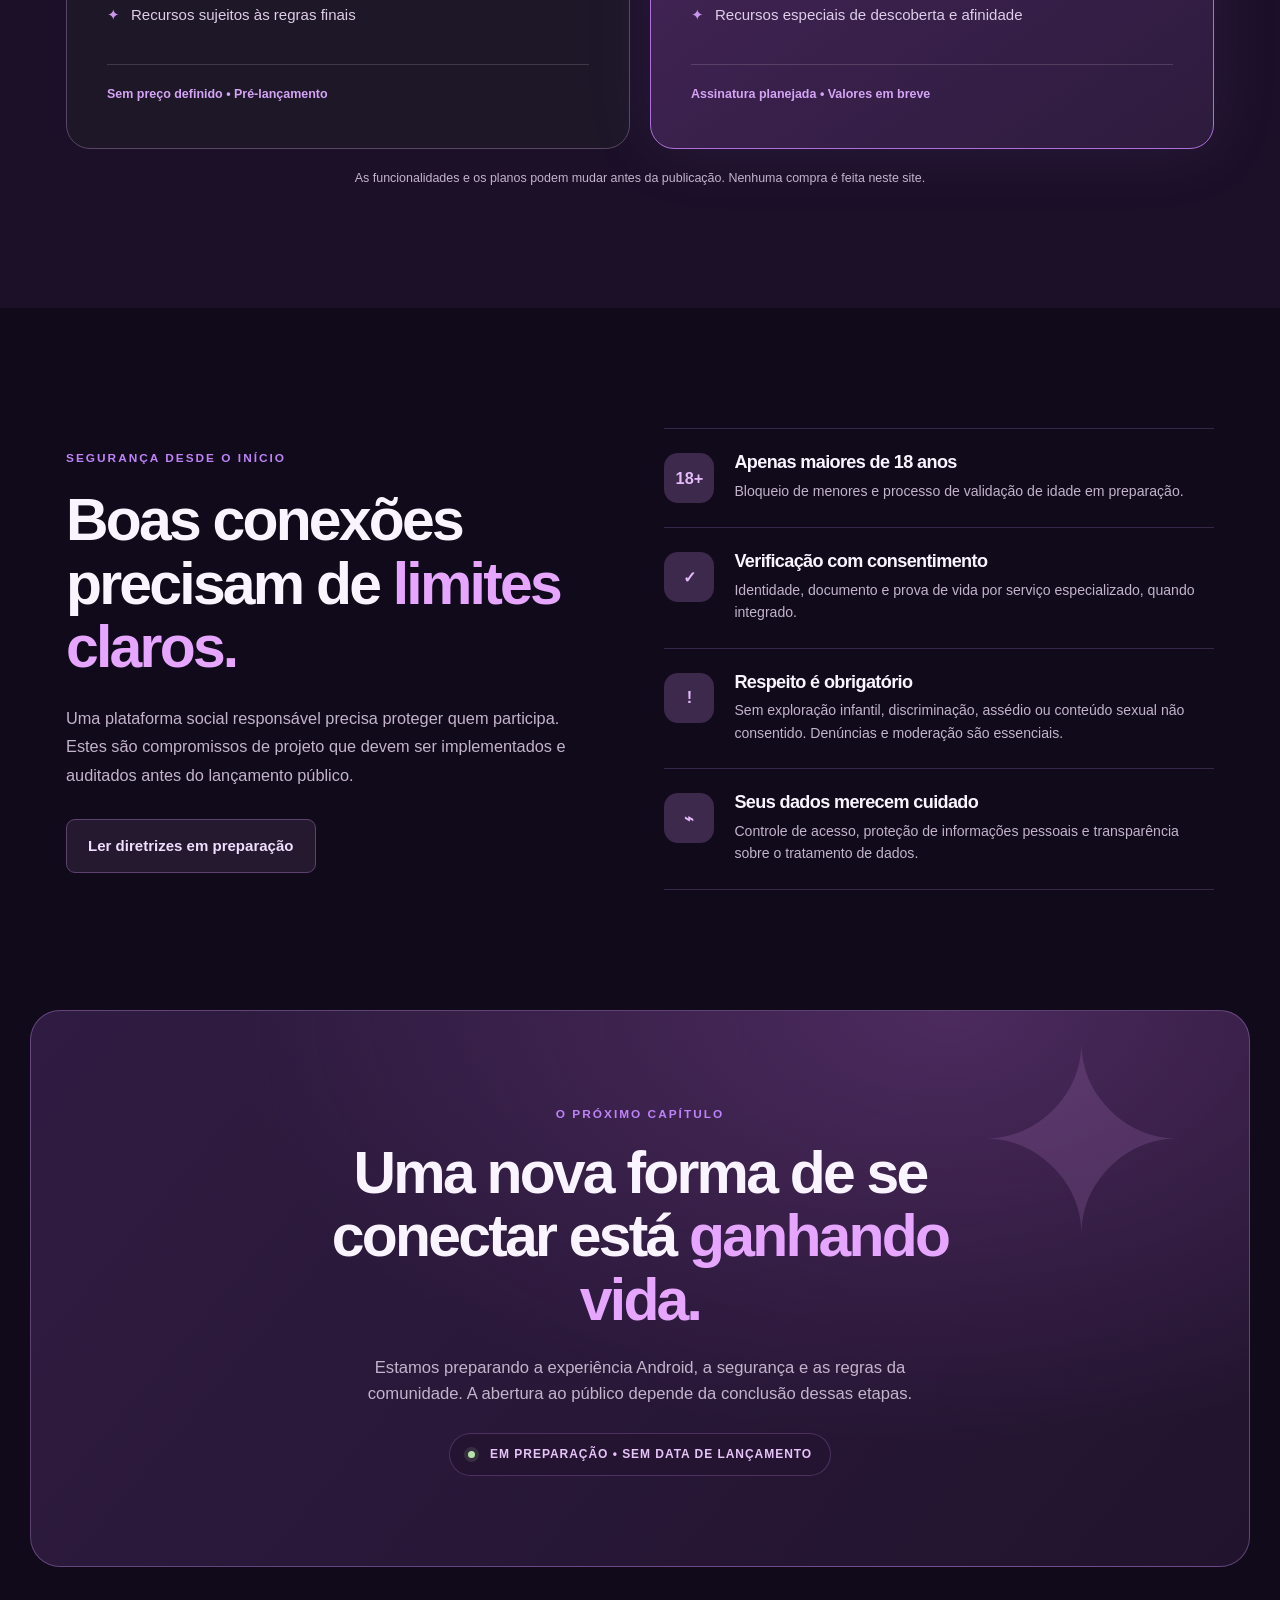
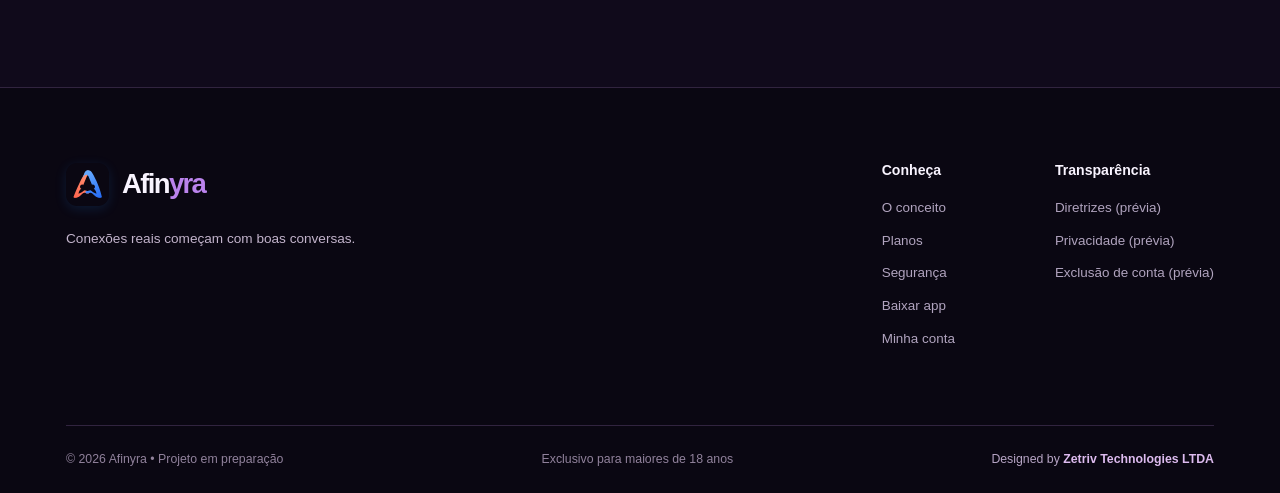
==== commit 124cbf12: "Identidade Afinyra: logo SVG e atualização visual de todas as páginas" ====
--- a/index.html
+++ b/index.html
@@ -5,18 +5,18 @@
   <meta name="viewport" content="width=device-width, initial-scale=1">
   <meta name="theme-color" content="#100a1b">
   <meta name="robots" content="noindex,nofollow">
-  <meta name="description" content="Conheça o VibeOrbit: um novo jeito de descobrir pessoas, conversar com calma e construir conexões reais. Prévia do projeto para maiores de 18 anos.">
+  <meta name="description" content="Conheça o Afinyra: um novo jeito de descobrir pessoas, conversar com calma e construir conexões reais. Prévia do projeto para maiores de 18 anos.">
   <meta http-equiv="Content-Security-Policy" content="default-src 'self'; script-src 'self'; style-src 'self'; img-src 'self' data:; object-src 'none'; base-uri 'self'; form-action 'self'">
-  <title>VibeOrbit — Mais conversa. Menos aparência.</title>
-  <link rel="icon" type="image/webp" href="assets/vibeorbit-icon.webp">
+  <title>Afinyra — Mais conversa. Menos aparência.</title>
+  <link rel="icon" type="image/svg+xml" href="assets/afinyra-icon.svg">
   <link rel="stylesheet" href="styles.css">
   <script defer src="main.js"></script>
 </head>
 <body>
   <a class="skip" href="#principal">Ir para o conteúdo</a>
-  <div class="announcement" role="note"><span class="pulse-dot"></span> PRÉVIA PRIVADA • VIBEORBIT EM PREPARAÇÃO PARA LANÇAMENTO</div>
+  <div class="announcement" role="note"><span class="pulse-dot"></span> PRÉVIA PRIVADA • AFINYRA EM PREPARAÇÃO PARA LANÇAMENTO</div>
   <header class="header shell">
-    <a class="brand" href="index.html" aria-label="VibeOrbit, página inicial"><img class="brand-logo" src="assets/vibeorbit-icon.webp" alt="" width="43" height="43"><span>Vibe<span class="brand-accent">Orbit</span></span></a>
+    <a class="brand" href="index.html" aria-label="Afinyra, página inicial"><img class="brand-logo" src="assets/afinyra-icon.svg" alt="" width="43" height="43"><span>Afin<span class="brand-accent">yra</span></span></a>
     <button class="nav-toggle" aria-expanded="false" aria-controls="navegacao" aria-label="Abrir menu">☰</button>
     <nav id="navegacao" aria-label="Navegação principal">
       <a href="#conceito">O conceito</a>
@@ -33,7 +33,7 @@
       <div class="hero-copy">
         <span class="eyebrow"><span class="pill-mark">18+</span> Um lugar para conexões adultas, reais e respeitosas</span>
         <h1>O melhor encontro começa com uma <em>boa conversa.</em></h1>
-        <p>Esqueça a pressa dos aplicativos de sempre. No VibeOrbit, conhecer alguém significa descobrir histórias, afinidades e aquela conversa que dá vontade de continuar.</p>
+        <p>Esqueça a pressa dos aplicativos de sempre. No Afinyra, conhecer alguém significa descobrir histórias, afinidades e aquela conversa que dá vontade de continuar.</p>
         <div class="hero-actions">
           <a class="btn primary" href="#conceito">Descubra a proposta</a>
           <a class="btn secondary" href="#seguranca">Como pensamos em segurança</a>
@@ -41,11 +41,11 @@
         </div>
         <div class="hero-foot"><span class="mini-stars" aria-hidden="true">✦ ✦ ✦</span> Um conceito inspirado nas conversas que não tinham hora para acabar.</div>
       </div>
-      <div class="hero-art" aria-label="Ilustração de uma conversa fictícia no VibeOrbit">
+      <div class="hero-art" aria-label="Ilustração de uma conversa fictícia no Afinyra">
         <div class="orbits" aria-hidden="true"><span></span><span></span><span></span></div>
         <div class="halo halo-a" aria-hidden="true">✧</div><div class="halo halo-b" aria-hidden="true">✦</div>
         <div class="preview-phone">
-          <div class="preview-top"><img class="phone-logo" src="assets/vibeorbit-icon.webp" alt="" width="39" height="39"><div><strong>Conversa às Cegas</strong><small>Descubra a pessoa pelas palavras</small></div><span class="dots">•••</span></div>
+          <div class="preview-top"><img class="phone-logo" src="assets/afinyra-icon.svg" alt="" width="39" height="39"><div><strong>Conversa às Cegas</strong><small>Descubra a pessoa pelas palavras</small></div><span class="dots">•••</span></div>
           <div class="chat-day">Uma conversa imaginária</div>
           <div class="chat-bubble incoming">Qual música faz você voltar no tempo?</div>
           <div class="chat-bubble outgoing">Aquelas que lembram uma viagem de carro, sem destino. 🎶</div>
@@ -57,11 +57,11 @@
       </div>
     </section>
 
-    <section class="marquee-section" aria-label="Valores do VibeOrbit"><div class="marquee-track"><span>RESPEITO</span><span class="star" aria-hidden="true">✦</span><span>AUTENTICIDADE</span><span class="star" aria-hidden="true">✦</span><span>CONVERSAS</span><span class="star" aria-hidden="true">✦</span><span>AFINIDADES</span><span class="star" aria-hidden="true">✦</span><span>SEGURANÇA</span></div></section>
+    <section class="marquee-section" aria-label="Valores do Afinyra"><div class="marquee-track"><span>RESPEITO</span><span class="star" aria-hidden="true">✦</span><span>AUTENTICIDADE</span><span class="star" aria-hidden="true">✦</span><span>CONVERSAS</span><span class="star" aria-hidden="true">✦</span><span>AFINIDADES</span><span class="star" aria-hidden="true">✦</span><span>SEGURANÇA</span></div></section>
 
     <section id="conceito" class="section shell concept">
       <div><span class="section-kicker">A NOSSA IDEIA</span><h2>Menos catálogo.<br><em>Mais conexão.</em></h2></div>
-      <div class="concept-body"><p>Quem viveu os anos 90 lembra: antes de conhecer uma foto, a gente conhecia o jeito de falar, os gostos e as histórias de alguém.</p><p>O VibeOrbit resgata esse espírito com uma experiência digital moderna. Porque a afinidade pode começar muito antes do primeiro olhar.</p><a class="inline-link" href="#experiencia">Veja como imaginamos a experiência <span aria-hidden="true">↗</span></a></div>
+      <div class="concept-body"><p>Quem viveu os anos 90 lembra: antes de conhecer uma foto, a gente conhecia o jeito de falar, os gostos e as histórias de alguém.</p><p>O Afinyra resgata esse espírito com uma experiência digital moderna. Porque a afinidade pode começar muito antes do primeiro olhar.</p><a class="inline-link" href="#experiencia">Veja como imaginamos a experiência <span aria-hidden="true">↗</span></a></div>
     </section>
 
     <section id="experiencia" class="section shell"><div class="section-heading"><div><span class="section-kicker">DO SEU JEITO</span><h2>Seu universo. Suas <em>conexões.</em></h2></div><p>Recursos do projeto, sujeitos aos testes finais de segurança e lançamento.</p></div>
@@ -74,7 +74,7 @@
 
     <section id="planos" class="section pricing-background"><div class="shell"><div class="section-heading"><div><span class="section-kicker">VOCÊ ESCOLHE A ÓRBITA</span><h2>Comece grátis.<br><em>Aprofunde quando quiser.</em></h2></div><p>O modelo de planos está em preparação. Os preços ainda não foram definidos.</p></div>
       <div class="plans">
-        <article class="plan"><div class="plan-top"><span class="plan-label">FREE</span><span class="plan-symbol">○</span></div><h3>Um bom começo</h3><p>Conheça o universo VibeOrbit no seu ritmo.</p><ul><li>Criação e edição do perfil</li><li>Explorar a proposta de conexões</li><li>Chat Global: até 30 minutos gratuitos por dia</li><li>Recursos sujeitos às regras finais</li></ul><div class="plan-footer">Sem preço definido • Pré-lançamento</div></article>
+        <article class="plan"><div class="plan-top"><span class="plan-label">FREE</span><span class="plan-symbol">○</span></div><h3>Um bom começo</h3><p>Conheça o universo Afinyra no seu ritmo.</p><ul><li>Criação e edição do perfil</li><li>Explorar a proposta de conexões</li><li>Chat Global: até 30 minutos gratuitos por dia</li><li>Recursos sujeitos às regras finais</li></ul><div class="plan-footer">Sem preço definido • Pré-lançamento</div></article>
         <article class="plan premium"><div class="plan-top"><span class="plan-label">PREMIUM</span><span class="plan-symbol">✦</span></div><h3>Mais possibilidades</h3><p>Para quem quer viver a experiência completa.</p><ul><li>Chat Global sem limite diário de minutos</li><li>Salas temáticas e conversas exclusivas</li><li>Compartilhamento de música atual</li><li>Recursos especiais de descoberta e afinidade</li></ul><div class="plan-footer">Assinatura planejada • Valores em breve</div></article>
       </div><p class="pricing-note">As funcionalidades e os planos podem mudar antes da publicação. Nenhuma compra é feita neste site.</p>
     </div></section>
@@ -88,6 +88,6 @@
 
     <section id="lancamento" class="launch shell"><div class="launch-constellation" aria-hidden="true">✦</div><span class="section-kicker">O PRÓXIMO CAPÍTULO</span><h2>Uma nova forma de se conectar está <em>ganhando vida.</em></h2><p>Estamos preparando a experiência Android, a segurança e as regras da comunidade. A abertura ao público depende da conclusão dessas etapas.</p><div class="launch-status"><span class="pulse-dot"></span> EM PREPARAÇÃO • SEM DATA DE LANÇAMENTO</div></section>
   </main>
-  <footer class="footer"><div class="shell"><div class="footer-top"><div><a class="brand" href="index.html"><img class="brand-logo" src="assets/vibeorbit-icon.webp" alt="" width="43" height="43"><span>Vibe<span class="brand-accent">Orbit</span></span></a><p>Conexões reais começam com boas conversas.</p></div><div class="footer-links"><div><h3>Conheça</h3><a href="#conceito">O conceito</a><a href="#planos">Planos</a><a href="#seguranca">Segurança</a><a href="baixar.html">Baixar app</a><a href="entrar.html">Minha conta</a></div><div><h3>Transparência</h3><a href="diretrizes.html">Diretrizes (prévia)</a><a href="privacidade.html">Privacidade (prévia)</a><a href="exclusao.html">Exclusão de conta (prévia)</a></div></div></div><div class="footer-bottom"><span>© <span id="ano">2026</span> VibeOrbit • Projeto em preparação</span><span>Exclusivo para maiores de 18 anos</span><span class="design-credit">Designed by <strong>Zetriv Technologies LTDA</strong></span></div></div></footer>
+  <footer class="footer"><div class="shell"><div class="footer-top"><div><a class="brand" href="index.html"><img class="brand-logo" src="assets/afinyra-icon.svg" alt="" width="43" height="43"><span>Afin<span class="brand-accent">yra</span></span></a><p>Conexões reais começam com boas conversas.</p></div><div class="footer-links"><div><h3>Conheça</h3><a href="#conceito">O conceito</a><a href="#planos">Planos</a><a href="#seguranca">Segurança</a><a href="baixar.html">Baixar app</a><a href="entrar.html">Minha conta</a></div><div><h3>Transparência</h3><a href="diretrizes.html">Diretrizes (prévia)</a><a href="privacidade.html">Privacidade (prévia)</a><a href="exclusao.html">Exclusão de conta (prévia)</a></div></div></div><div class="footer-bottom"><span>© <span id="ano">2026</span> Afinyra • Projeto em preparação</span><span>Exclusivo para maiores de 18 anos</span><span class="design-credit">Designed by <strong>Zetriv Technologies LTDA</strong></span></div></div></footer>
 </body>
 </html>
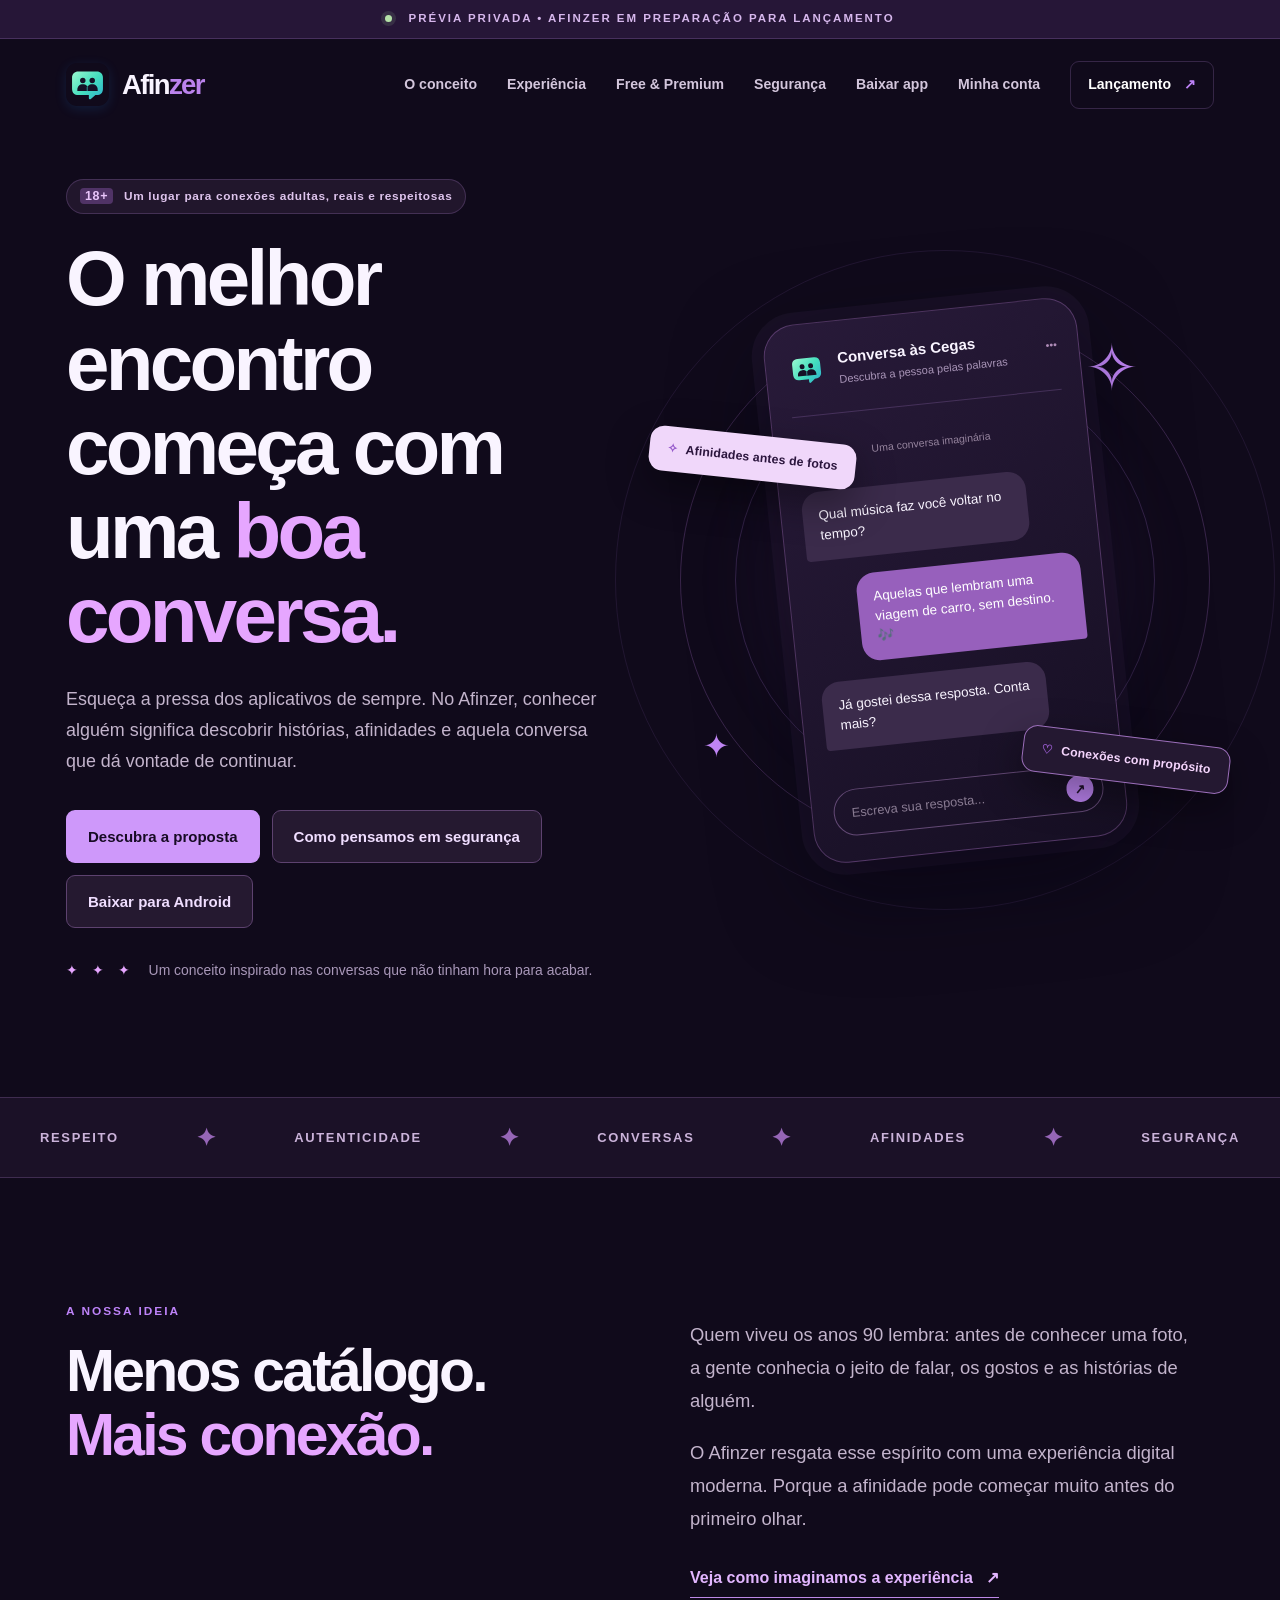
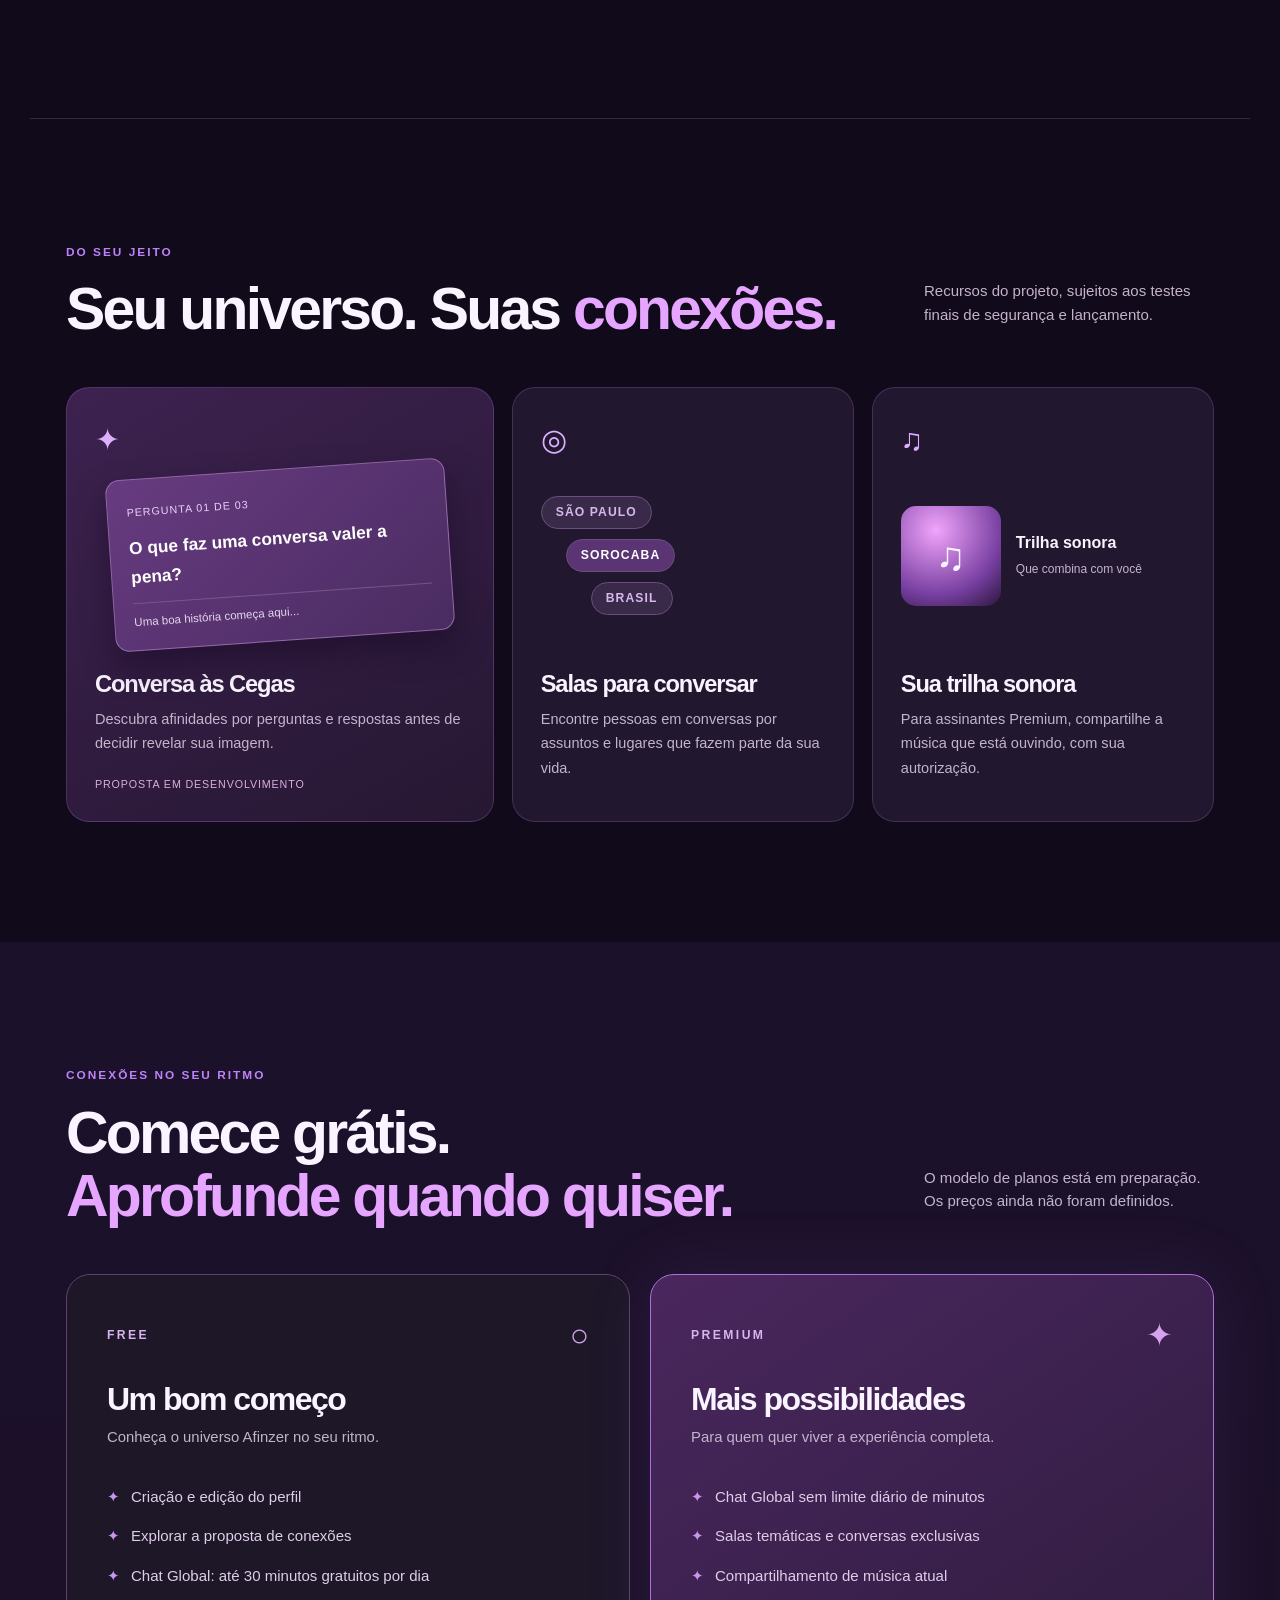
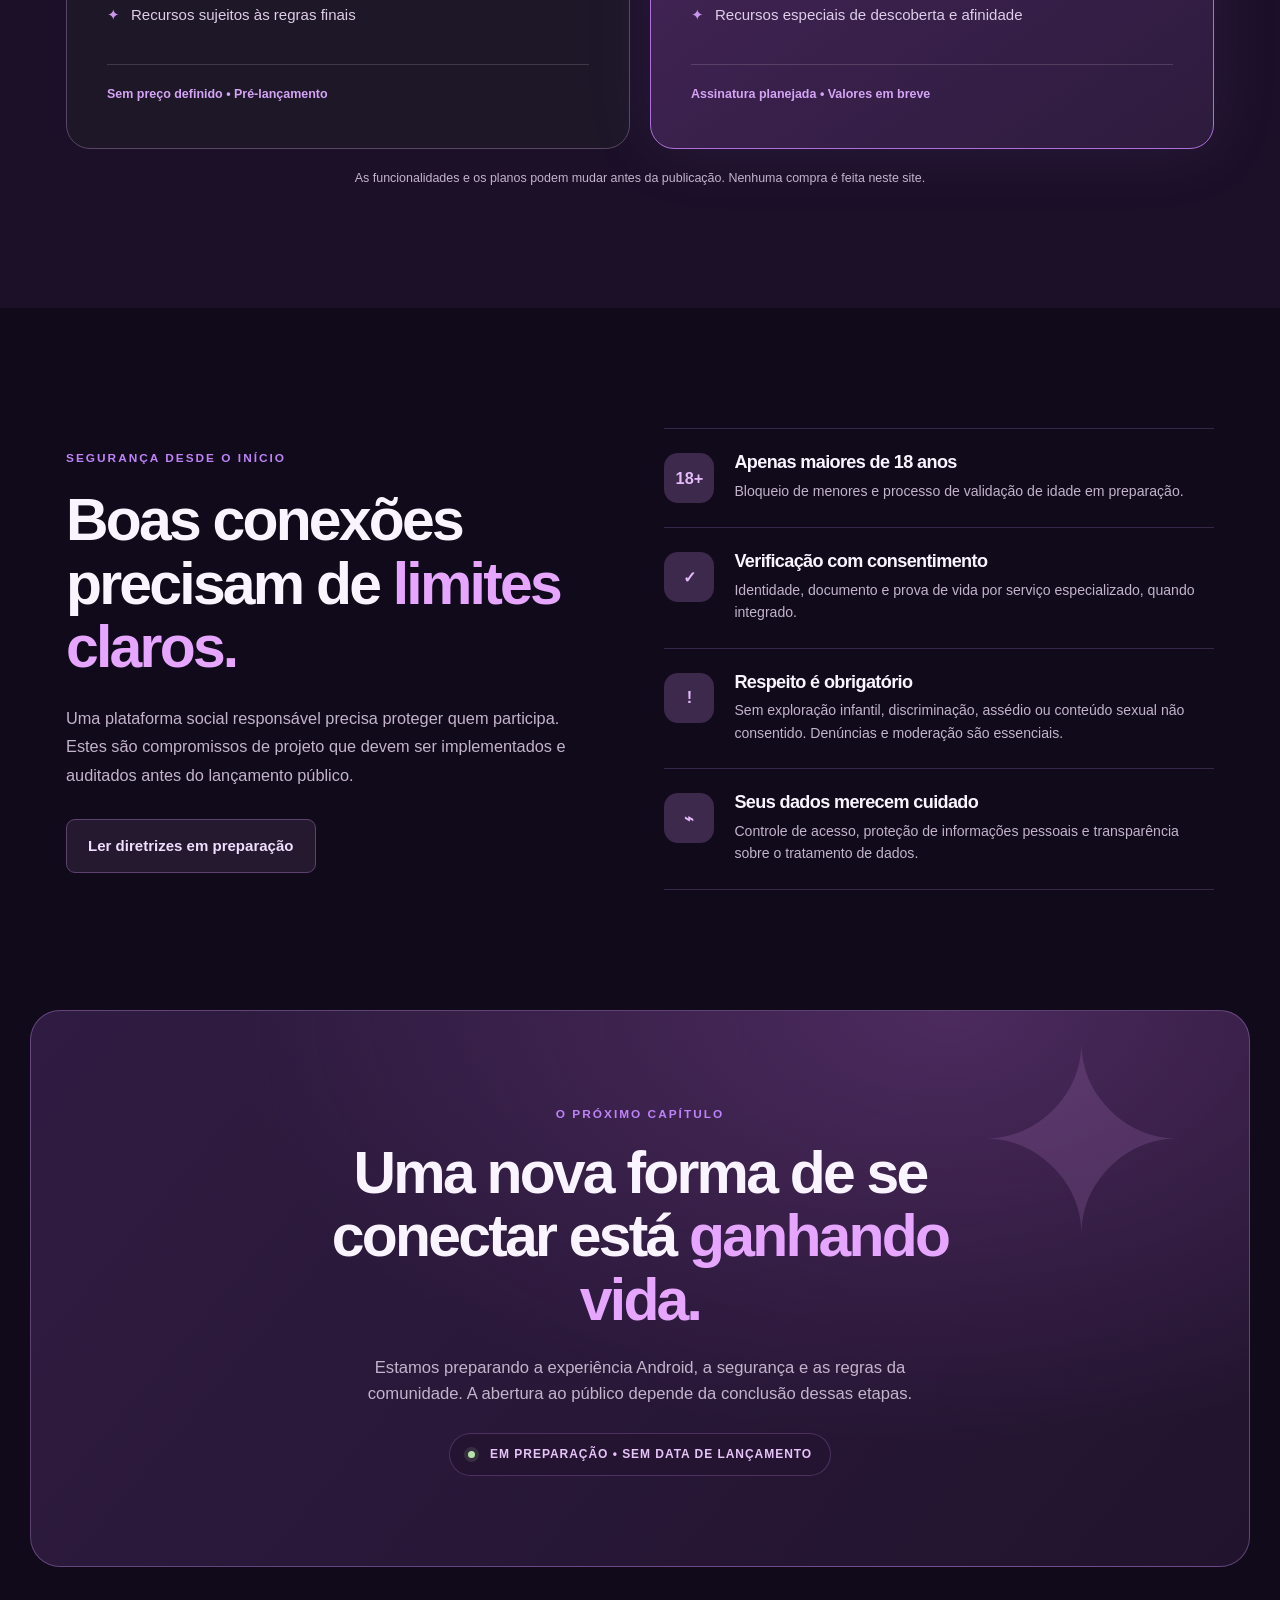
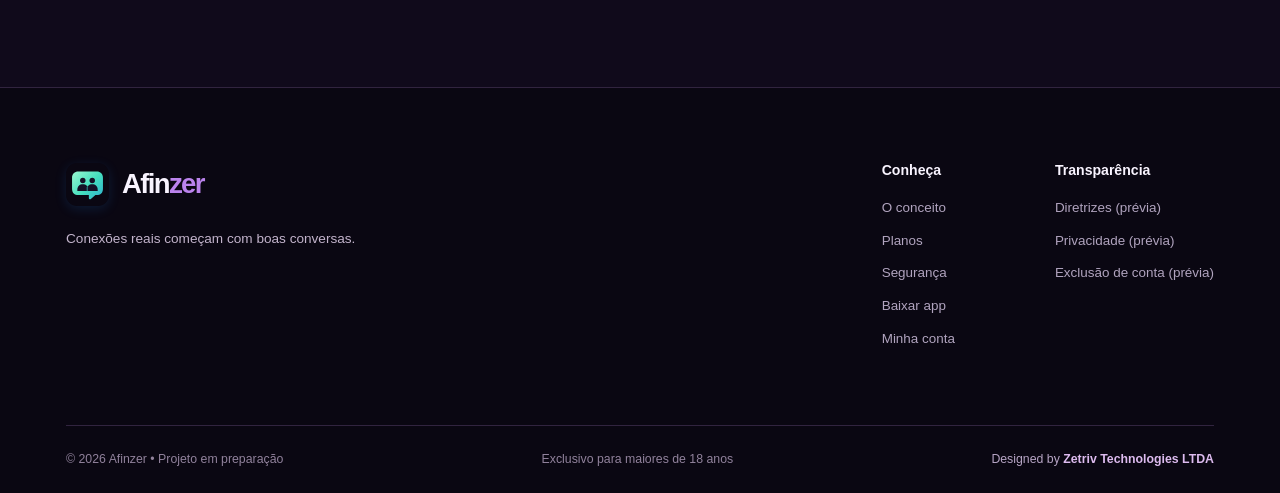
==== commit 11dbb47a: "Publicar marca Afinzer e portal de conta com ícone de conversa" ====
--- a/index.html
+++ b/index.html
@@ -5,18 +5,18 @@
   <meta name="viewport" content="width=device-width, initial-scale=1">
   <meta name="theme-color" content="#100a1b">
   <meta name="robots" content="noindex,nofollow">
-  <meta name="description" content="Conheça o Afinyra: um novo jeito de descobrir pessoas, conversar com calma e construir conexões reais. Prévia do projeto para maiores de 18 anos.">
+  <meta name="description" content="Conheça o Afinzer: um novo jeito de descobrir pessoas, conversar com calma e construir conexões reais. Prévia do projeto para maiores de 18 anos.">
   <meta http-equiv="Content-Security-Policy" content="default-src 'self'; script-src 'self'; style-src 'self'; img-src 'self' data:; object-src 'none'; base-uri 'self'; form-action 'self'">
-  <title>Afinyra — Mais conversa. Menos aparência.</title>
-  <link rel="icon" type="image/svg+xml" href="assets/afinyra-icon.svg">
+  <title>Afinzer — Mais conversa. Menos aparência.</title>
+  <link rel="icon" type="image/svg+xml" href="assets/afinzer-icon.svg">
   <link rel="stylesheet" href="styles.css">
   <script defer src="main.js"></script>
 </head>
 <body>
   <a class="skip" href="#principal">Ir para o conteúdo</a>
-  <div class="announcement" role="note"><span class="pulse-dot"></span> PRÉVIA PRIVADA • AFINYRA EM PREPARAÇÃO PARA LANÇAMENTO</div>
+  <div class="announcement" role="note"><span class="pulse-dot"></span> PRÉVIA PRIVADA • AFINZER EM PREPARAÇÃO PARA LANÇAMENTO</div>
   <header class="header shell">
-    <a class="brand" href="index.html" aria-label="Afinyra, página inicial"><img class="brand-logo" src="assets/afinyra-icon.svg" alt="" width="43" height="43"><span>Afin<span class="brand-accent">yra</span></span></a>
+    <a class="brand" href="index.html" aria-label="Afinzer, página inicial"><img class="brand-logo" src="assets/afinzer-icon.svg" alt="" width="43" height="43"><span>Afin<span class="brand-accent">zer</span></span></a>
     <button class="nav-toggle" aria-expanded="false" aria-controls="navegacao" aria-label="Abrir menu">☰</button>
     <nav id="navegacao" aria-label="Navegação principal">
       <a href="#conceito">O conceito</a>
@@ -33,7 +33,7 @@
       <div class="hero-copy">
         <span class="eyebrow"><span class="pill-mark">18+</span> Um lugar para conexões adultas, reais e respeitosas</span>
         <h1>O melhor encontro começa com uma <em>boa conversa.</em></h1>
-        <p>Esqueça a pressa dos aplicativos de sempre. No Afinyra, conhecer alguém significa descobrir histórias, afinidades e aquela conversa que dá vontade de continuar.</p>
+        <p>Esqueça a pressa dos aplicativos de sempre. No Afinzer, conhecer alguém significa descobrir histórias, afinidades e aquela conversa que dá vontade de continuar.</p>
         <div class="hero-actions">
           <a class="btn primary" href="#conceito">Descubra a proposta</a>
           <a class="btn secondary" href="#seguranca">Como pensamos em segurança</a>
@@ -41,11 +41,11 @@
         </div>
         <div class="hero-foot"><span class="mini-stars" aria-hidden="true">✦ ✦ ✦</span> Um conceito inspirado nas conversas que não tinham hora para acabar.</div>
       </div>
-      <div class="hero-art" aria-label="Ilustração de uma conversa fictícia no Afinyra">
+      <div class="hero-art" aria-label="Ilustração de uma conversa fictícia no Afinzer">
         <div class="orbits" aria-hidden="true"><span></span><span></span><span></span></div>
         <div class="halo halo-a" aria-hidden="true">✧</div><div class="halo halo-b" aria-hidden="true">✦</div>
         <div class="preview-phone">
-          <div class="preview-top"><img class="phone-logo" src="assets/afinyra-icon.svg" alt="" width="39" height="39"><div><strong>Conversa às Cegas</strong><small>Descubra a pessoa pelas palavras</small></div><span class="dots">•••</span></div>
+          <div class="preview-top"><img class="phone-logo" src="assets/afinzer-icon.svg" alt="" width="39" height="39"><div><strong>Conversa às Cegas</strong><small>Descubra a pessoa pelas palavras</small></div><span class="dots">•••</span></div>
           <div class="chat-day">Uma conversa imaginária</div>
           <div class="chat-bubble incoming">Qual música faz você voltar no tempo?</div>
           <div class="chat-bubble outgoing">Aquelas que lembram uma viagem de carro, sem destino. 🎶</div>
@@ -57,11 +57,11 @@
       </div>
     </section>
 
-    <section class="marquee-section" aria-label="Valores do Afinyra"><div class="marquee-track"><span>RESPEITO</span><span class="star" aria-hidden="true">✦</span><span>AUTENTICIDADE</span><span class="star" aria-hidden="true">✦</span><span>CONVERSAS</span><span class="star" aria-hidden="true">✦</span><span>AFINIDADES</span><span class="star" aria-hidden="true">✦</span><span>SEGURANÇA</span></div></section>
+    <section class="marquee-section" aria-label="Valores do Afinzer"><div class="marquee-track"><span>RESPEITO</span><span class="star" aria-hidden="true">✦</span><span>AUTENTICIDADE</span><span class="star" aria-hidden="true">✦</span><span>CONVERSAS</span><span class="star" aria-hidden="true">✦</span><span>AFINIDADES</span><span class="star" aria-hidden="true">✦</span><span>SEGURANÇA</span></div></section>
 
     <section id="conceito" class="section shell concept">
       <div><span class="section-kicker">A NOSSA IDEIA</span><h2>Menos catálogo.<br><em>Mais conexão.</em></h2></div>
-      <div class="concept-body"><p>Quem viveu os anos 90 lembra: antes de conhecer uma foto, a gente conhecia o jeito de falar, os gostos e as histórias de alguém.</p><p>O Afinyra resgata esse espírito com uma experiência digital moderna. Porque a afinidade pode começar muito antes do primeiro olhar.</p><a class="inline-link" href="#experiencia">Veja como imaginamos a experiência <span aria-hidden="true">↗</span></a></div>
+      <div class="concept-body"><p>Quem viveu os anos 90 lembra: antes de conhecer uma foto, a gente conhecia o jeito de falar, os gostos e as histórias de alguém.</p><p>O Afinzer resgata esse espírito com uma experiência digital moderna. Porque a afinidade pode começar muito antes do primeiro olhar.</p><a class="inline-link" href="#experiencia">Veja como imaginamos a experiência <span aria-hidden="true">↗</span></a></div>
     </section>
 
     <section id="experiencia" class="section shell"><div class="section-heading"><div><span class="section-kicker">DO SEU JEITO</span><h2>Seu universo. Suas <em>conexões.</em></h2></div><p>Recursos do projeto, sujeitos aos testes finais de segurança e lançamento.</p></div>
@@ -72,9 +72,9 @@
       </div>
     </section>
 
-    <section id="planos" class="section pricing-background"><div class="shell"><div class="section-heading"><div><span class="section-kicker">VOCÊ ESCOLHE A ÓRBITA</span><h2>Comece grátis.<br><em>Aprofunde quando quiser.</em></h2></div><p>O modelo de planos está em preparação. Os preços ainda não foram definidos.</p></div>
+    <section id="planos" class="section pricing-background"><div class="shell"><div class="section-heading"><div><span class="section-kicker">CONEXÕES NO SEU RITMO</span><h2>Comece grátis.<br><em>Aprofunde quando quiser.</em></h2></div><p>O modelo de planos está em preparação. Os preços ainda não foram definidos.</p></div>
       <div class="plans">
-        <article class="plan"><div class="plan-top"><span class="plan-label">FREE</span><span class="plan-symbol">○</span></div><h3>Um bom começo</h3><p>Conheça o universo Afinyra no seu ritmo.</p><ul><li>Criação e edição do perfil</li><li>Explorar a proposta de conexões</li><li>Chat Global: até 30 minutos gratuitos por dia</li><li>Recursos sujeitos às regras finais</li></ul><div class="plan-footer">Sem preço definido • Pré-lançamento</div></article>
+        <article class="plan"><div class="plan-top"><span class="plan-label">FREE</span><span class="plan-symbol">○</span></div><h3>Um bom começo</h3><p>Conheça o universo Afinzer no seu ritmo.</p><ul><li>Criação e edição do perfil</li><li>Explorar a proposta de conexões</li><li>Chat Global: até 30 minutos gratuitos por dia</li><li>Recursos sujeitos às regras finais</li></ul><div class="plan-footer">Sem preço definido • Pré-lançamento</div></article>
         <article class="plan premium"><div class="plan-top"><span class="plan-label">PREMIUM</span><span class="plan-symbol">✦</span></div><h3>Mais possibilidades</h3><p>Para quem quer viver a experiência completa.</p><ul><li>Chat Global sem limite diário de minutos</li><li>Salas temáticas e conversas exclusivas</li><li>Compartilhamento de música atual</li><li>Recursos especiais de descoberta e afinidade</li></ul><div class="plan-footer">Assinatura planejada • Valores em breve</div></article>
       </div><p class="pricing-note">As funcionalidades e os planos podem mudar antes da publicação. Nenhuma compra é feita neste site.</p>
     </div></section>
@@ -88,6 +88,6 @@
 
     <section id="lancamento" class="launch shell"><div class="launch-constellation" aria-hidden="true">✦</div><span class="section-kicker">O PRÓXIMO CAPÍTULO</span><h2>Uma nova forma de se conectar está <em>ganhando vida.</em></h2><p>Estamos preparando a experiência Android, a segurança e as regras da comunidade. A abertura ao público depende da conclusão dessas etapas.</p><div class="launch-status"><span class="pulse-dot"></span> EM PREPARAÇÃO • SEM DATA DE LANÇAMENTO</div></section>
   </main>
-  <footer class="footer"><div class="shell"><div class="footer-top"><div><a class="brand" href="index.html"><img class="brand-logo" src="assets/afinyra-icon.svg" alt="" width="43" height="43"><span>Afin<span class="brand-accent">yra</span></span></a><p>Conexões reais começam com boas conversas.</p></div><div class="footer-links"><div><h3>Conheça</h3><a href="#conceito">O conceito</a><a href="#planos">Planos</a><a href="#seguranca">Segurança</a><a href="baixar.html">Baixar app</a><a href="entrar.html">Minha conta</a></div><div><h3>Transparência</h3><a href="diretrizes.html">Diretrizes (prévia)</a><a href="privacidade.html">Privacidade (prévia)</a><a href="exclusao.html">Exclusão de conta (prévia)</a></div></div></div><div class="footer-bottom"><span>© <span id="ano">2026</span> Afinyra • Projeto em preparação</span><span>Exclusivo para maiores de 18 anos</span><span class="design-credit">Designed by <strong>Zetriv Technologies LTDA</strong></span></div></div></footer>
+  <footer class="footer"><div class="shell"><div class="footer-top"><div><a class="brand" href="index.html"><img class="brand-logo" src="assets/afinzer-icon.svg" alt="" width="43" height="43"><span>Afin<span class="brand-accent">zer</span></span></a><p>Conexões reais começam com boas conversas.</p></div><div class="footer-links"><div><h3>Conheça</h3><a href="#conceito">O conceito</a><a href="#planos">Planos</a><a href="#seguranca">Segurança</a><a href="baixar.html">Baixar app</a><a href="entrar.html">Minha conta</a></div><div><h3>Transparência</h3><a href="diretrizes.html">Diretrizes (prévia)</a><a href="privacidade.html">Privacidade (prévia)</a><a href="exclusao.html">Exclusão de conta (prévia)</a></div></div></div><div class="footer-bottom"><span>© <span id="ano">2026</span> Afinzer • Projeto em preparação</span><span>Exclusivo para maiores de 18 anos</span><span class="design-credit">Designed by <strong>Zetriv Technologies LTDA</strong></span></div></div></footer>
 </body>
 </html>
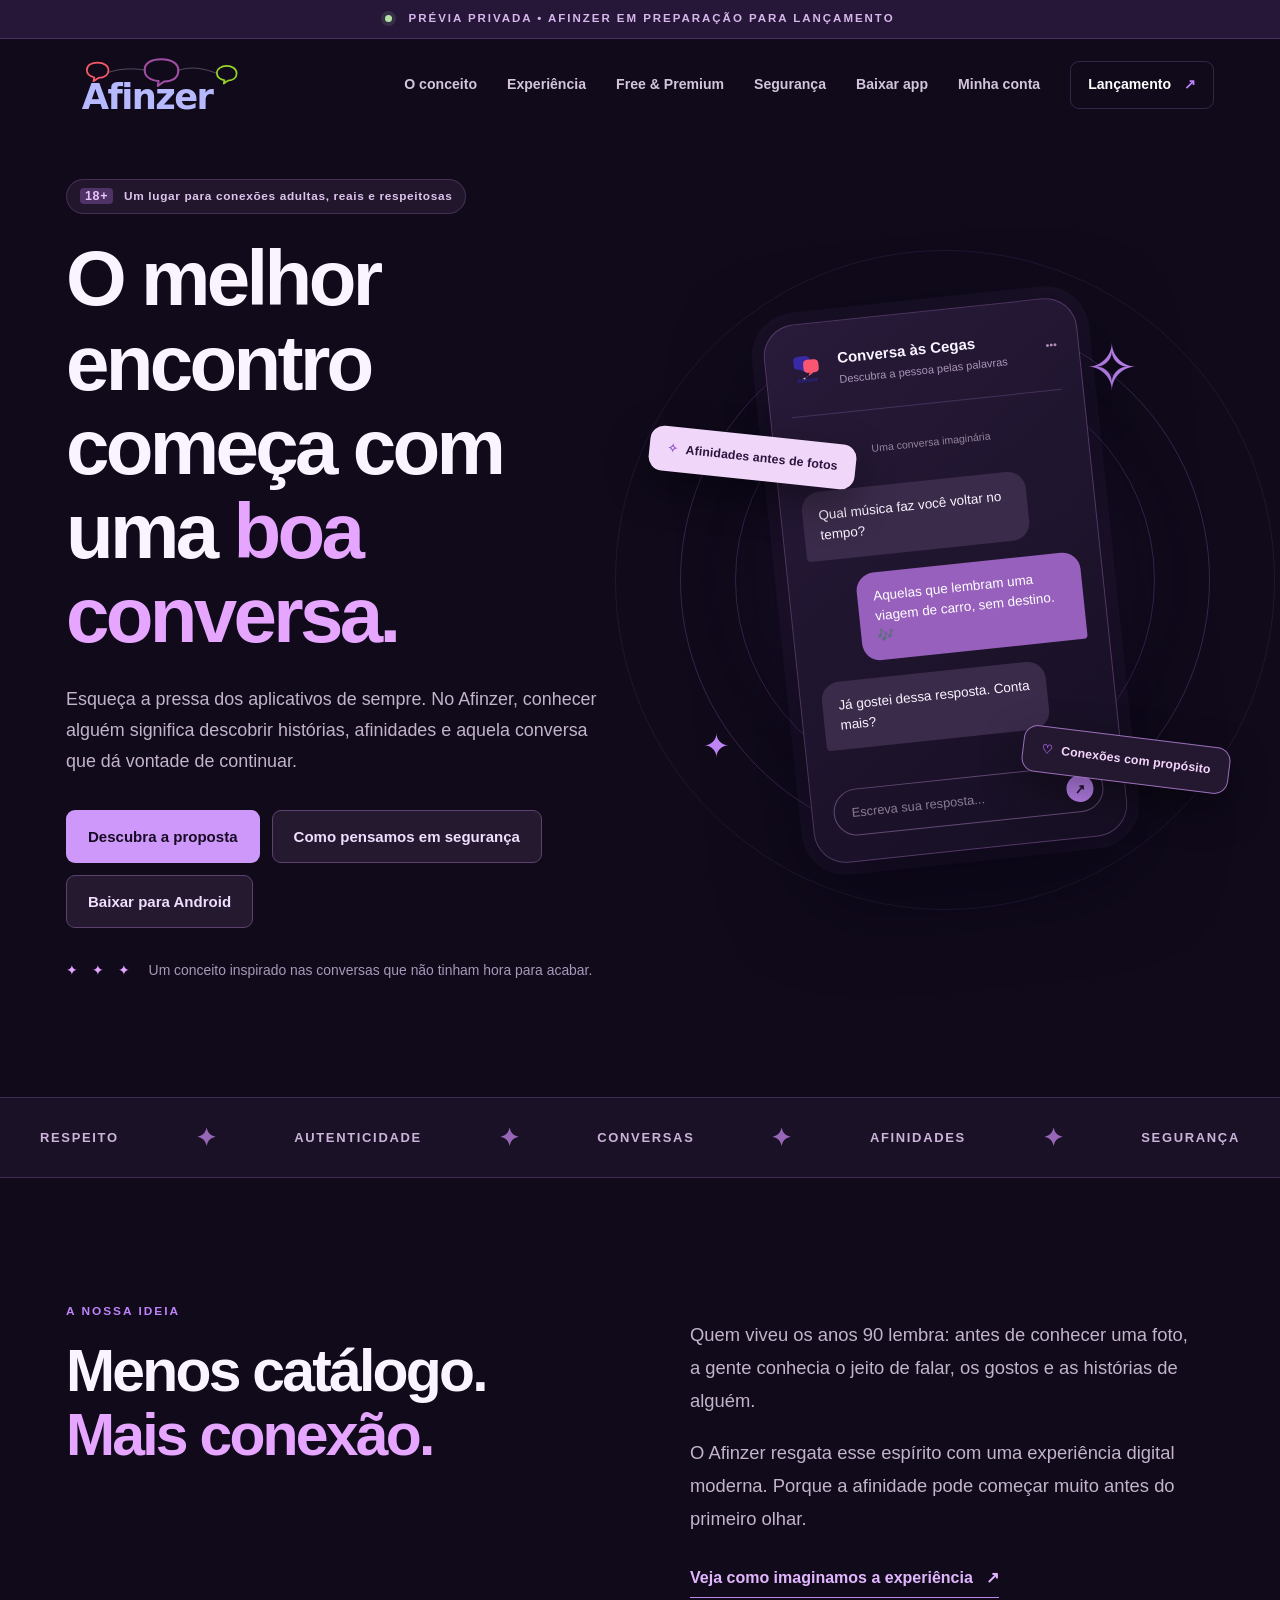
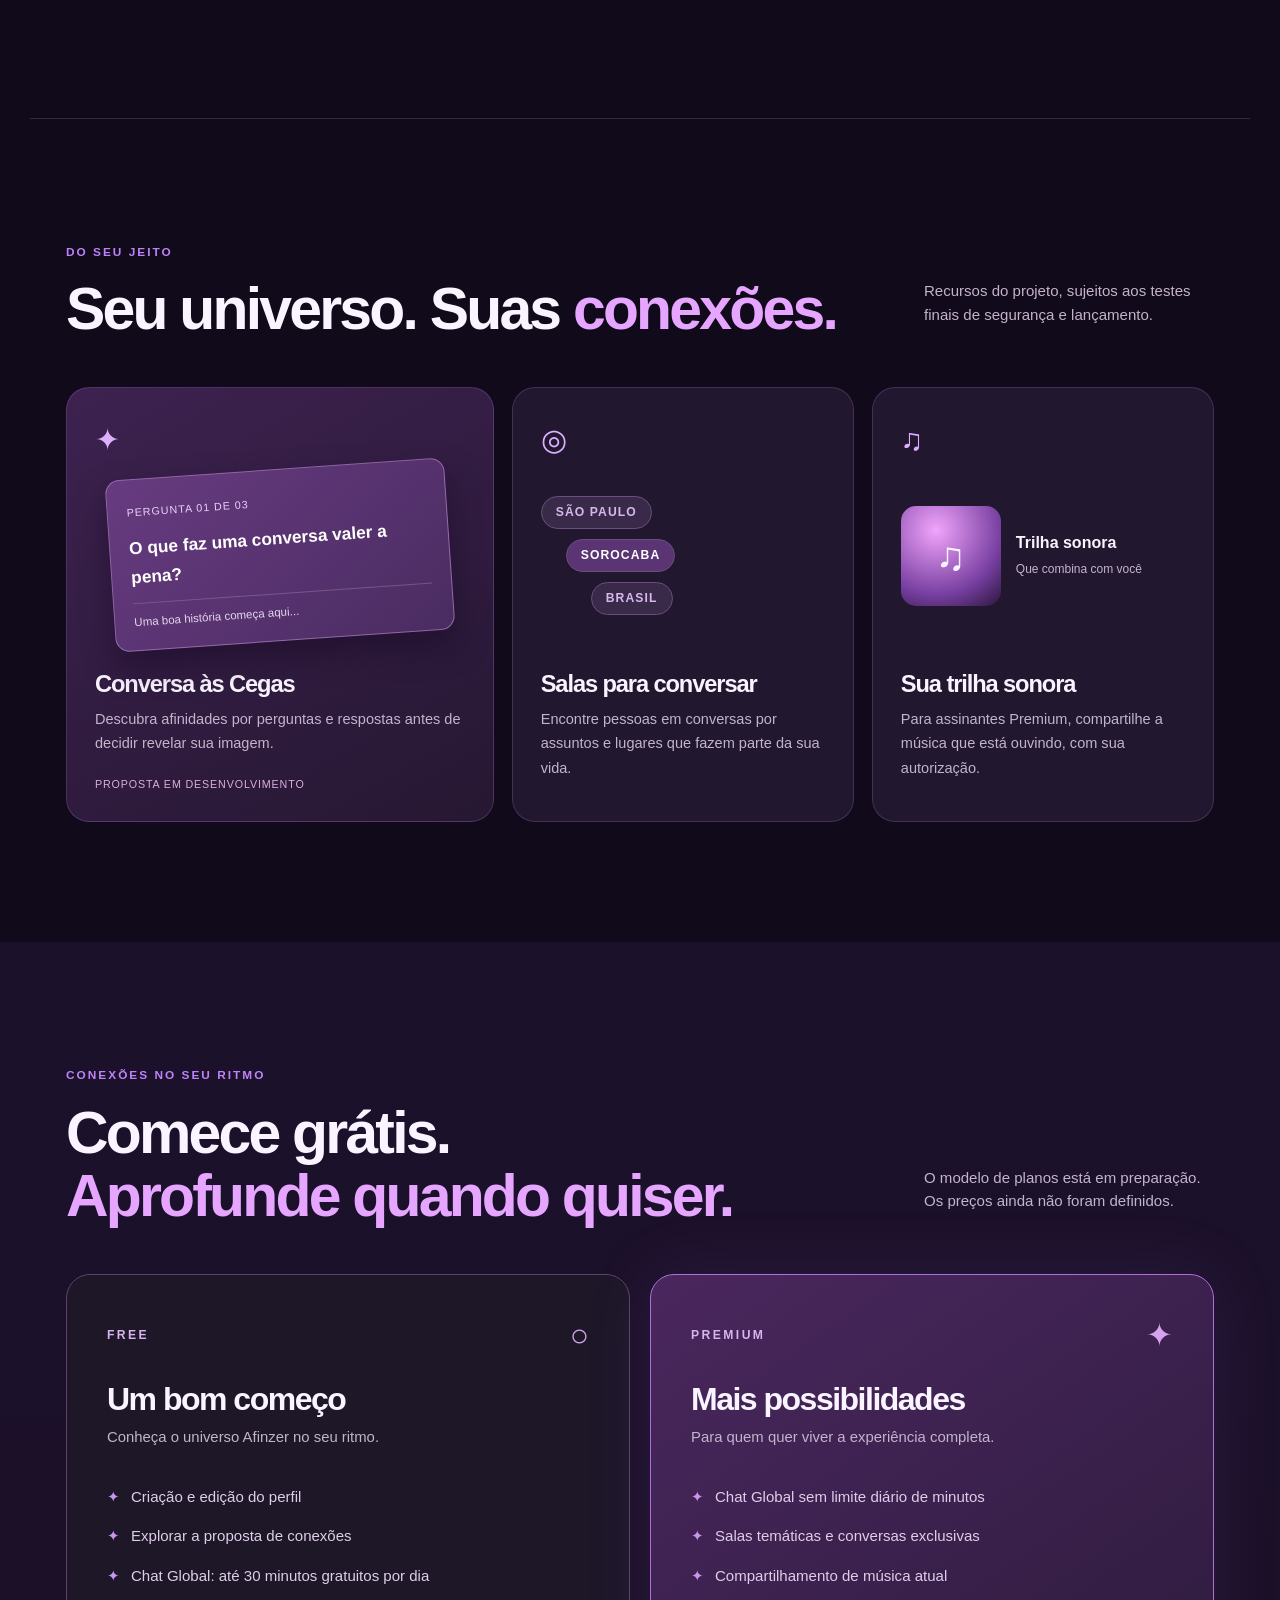
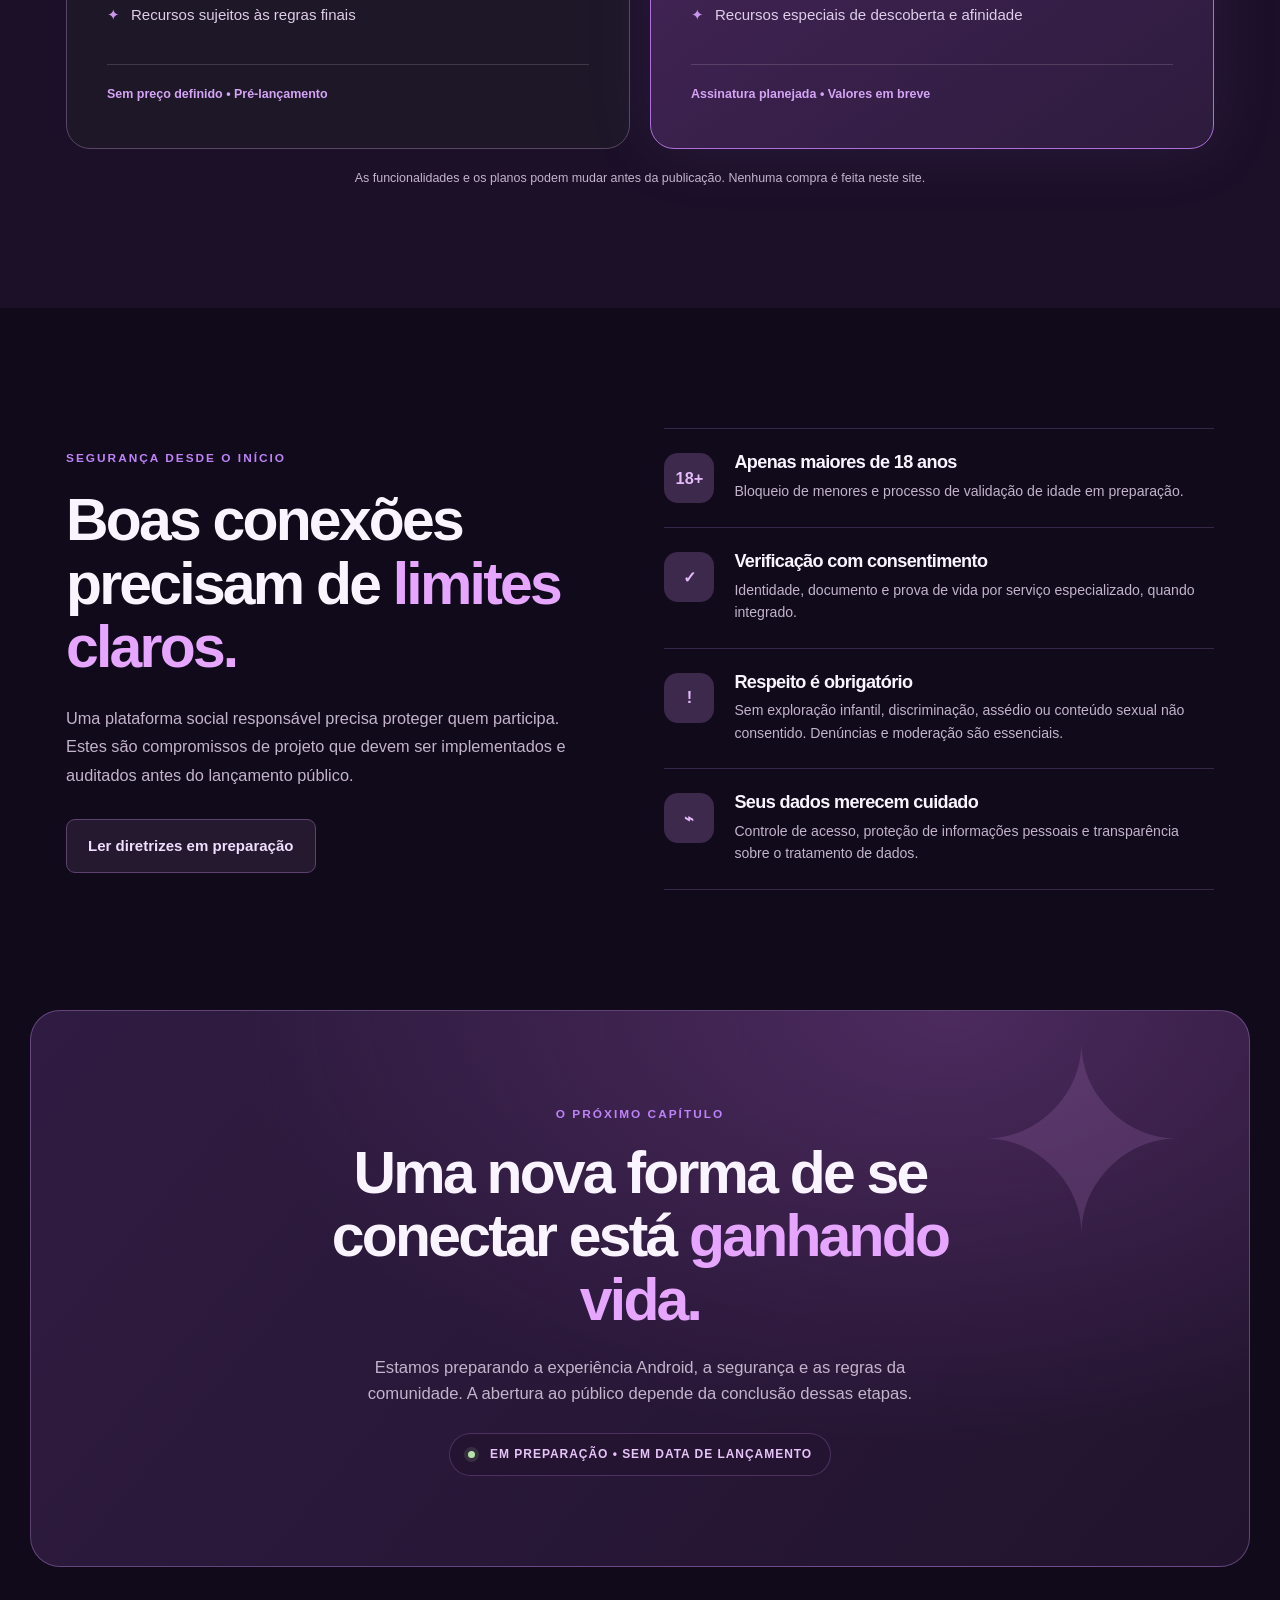
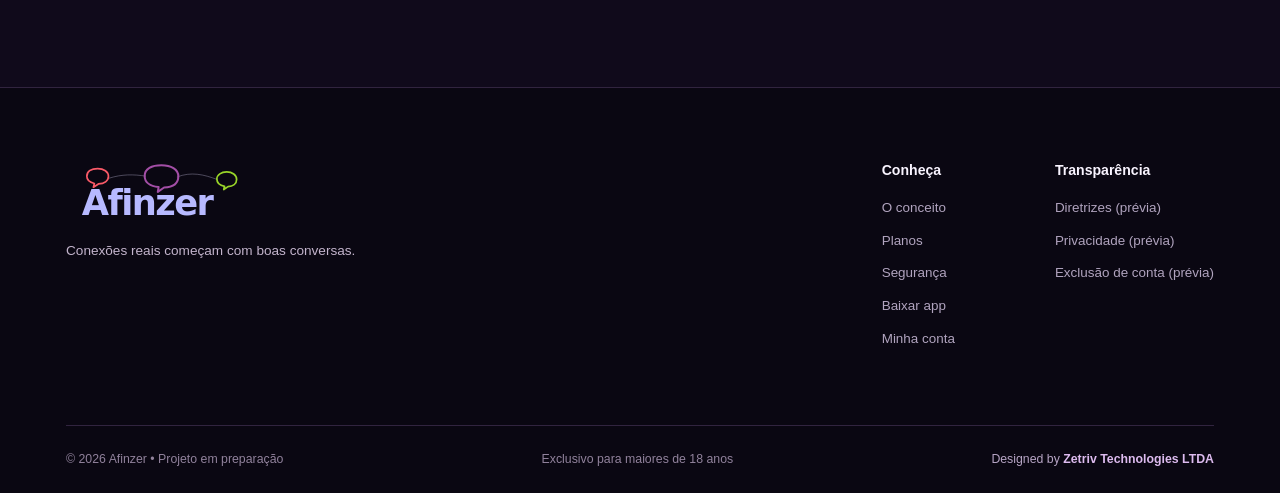
==== commit 2deae447: "Oficializar nova identidade Afinzer: ícone com nome e assinatura de três balões" ====
--- a/index.html
+++ b/index.html
@@ -16,7 +16,7 @@
   <a class="skip" href="#principal">Ir para o conteúdo</a>
   <div class="announcement" role="note"><span class="pulse-dot"></span> PRÉVIA PRIVADA • AFINZER EM PREPARAÇÃO PARA LANÇAMENTO</div>
   <header class="header shell">
-    <a class="brand" href="index.html" aria-label="Afinzer, página inicial"><img class="brand-logo" src="assets/afinzer-icon.svg" alt="" width="43" height="43"><span>Afin<span class="brand-accent">zer</span></span></a>
+    <a class="brand" href="index.html" aria-label="Afinzer, página inicial"><img class="brand-logo" src="assets/afinzer-wordmark.svg" alt="Afinzer" width="188" height="55"></a>
     <button class="nav-toggle" aria-expanded="false" aria-controls="navegacao" aria-label="Abrir menu">☰</button>
     <nav id="navegacao" aria-label="Navegação principal">
       <a href="#conceito">O conceito</a>
@@ -88,6 +88,6 @@
 
     <section id="lancamento" class="launch shell"><div class="launch-constellation" aria-hidden="true">✦</div><span class="section-kicker">O PRÓXIMO CAPÍTULO</span><h2>Uma nova forma de se conectar está <em>ganhando vida.</em></h2><p>Estamos preparando a experiência Android, a segurança e as regras da comunidade. A abertura ao público depende da conclusão dessas etapas.</p><div class="launch-status"><span class="pulse-dot"></span> EM PREPARAÇÃO • SEM DATA DE LANÇAMENTO</div></section>
   </main>
-  <footer class="footer"><div class="shell"><div class="footer-top"><div><a class="brand" href="index.html"><img class="brand-logo" src="assets/afinzer-icon.svg" alt="" width="43" height="43"><span>Afin<span class="brand-accent">zer</span></span></a><p>Conexões reais começam com boas conversas.</p></div><div class="footer-links"><div><h3>Conheça</h3><a href="#conceito">O conceito</a><a href="#planos">Planos</a><a href="#seguranca">Segurança</a><a href="baixar.html">Baixar app</a><a href="entrar.html">Minha conta</a></div><div><h3>Transparência</h3><a href="diretrizes.html">Diretrizes (prévia)</a><a href="privacidade.html">Privacidade (prévia)</a><a href="exclusao.html">Exclusão de conta (prévia)</a></div></div></div><div class="footer-bottom"><span>© <span id="ano">2026</span> Afinzer • Projeto em preparação</span><span>Exclusivo para maiores de 18 anos</span><span class="design-credit">Designed by <strong>Zetriv Technologies LTDA</strong></span></div></div></footer>
+  <footer class="footer"><div class="shell"><div class="footer-top"><div><a class="brand" href="index.html"><img class="brand-logo" src="assets/afinzer-wordmark.svg" alt="Afinzer" width="188" height="55"></a><p>Conexões reais começam com boas conversas.</p></div><div class="footer-links"><div><h3>Conheça</h3><a href="#conceito">O conceito</a><a href="#planos">Planos</a><a href="#seguranca">Segurança</a><a href="baixar.html">Baixar app</a><a href="entrar.html">Minha conta</a></div><div><h3>Transparência</h3><a href="diretrizes.html">Diretrizes (prévia)</a><a href="privacidade.html">Privacidade (prévia)</a><a href="exclusao.html">Exclusão de conta (prévia)</a></div></div></div><div class="footer-bottom"><span>© <span id="ano">2026</span> Afinzer • Projeto em preparação</span><span>Exclusivo para maiores de 18 anos</span><span class="design-credit">Designed by <strong>Zetriv Technologies LTDA</strong></span></div></div></footer>
 </body>
 </html>
--- a/styles.css
+++ b/styles.css
@@ -9,3 +9,7 @@
 .design-credit{color:#b7a5c5;white-space:nowrap}
 .design-credit strong{font-weight:750;color:#ddbbef}
 @media(max-width:760px){.brand-logo{width:39px;height:39px;flex-basis:39px}.design-credit{white-space:normal}}
+
+/* Identidade Afinzer: assinatura horizontal, vetorial e sem fundo. */
+.brand-logo{width:188px;height:55px;flex:0 0 188px;object-fit:contain;border-radius:0;box-shadow:none}
+@media(max-width:760px){.brand-logo{width:148px;height:44px;flex:0 0 148px}}
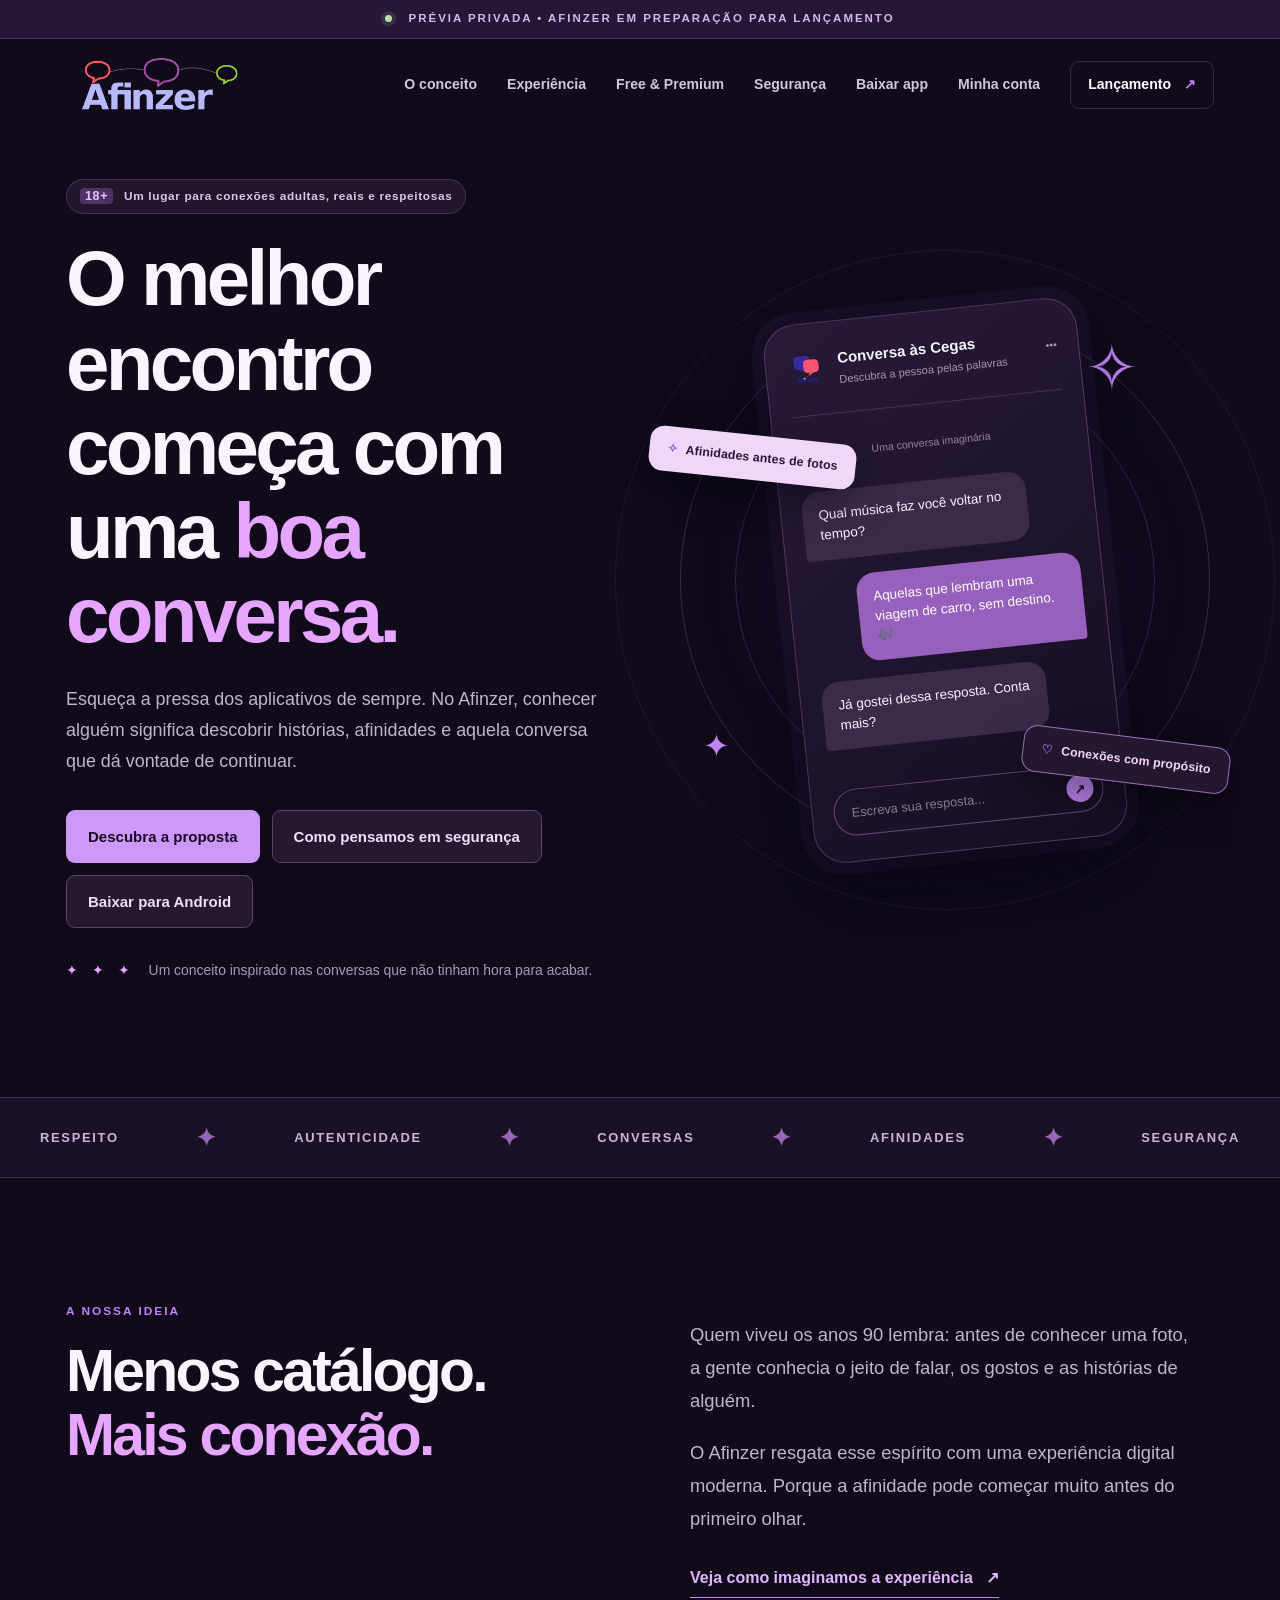
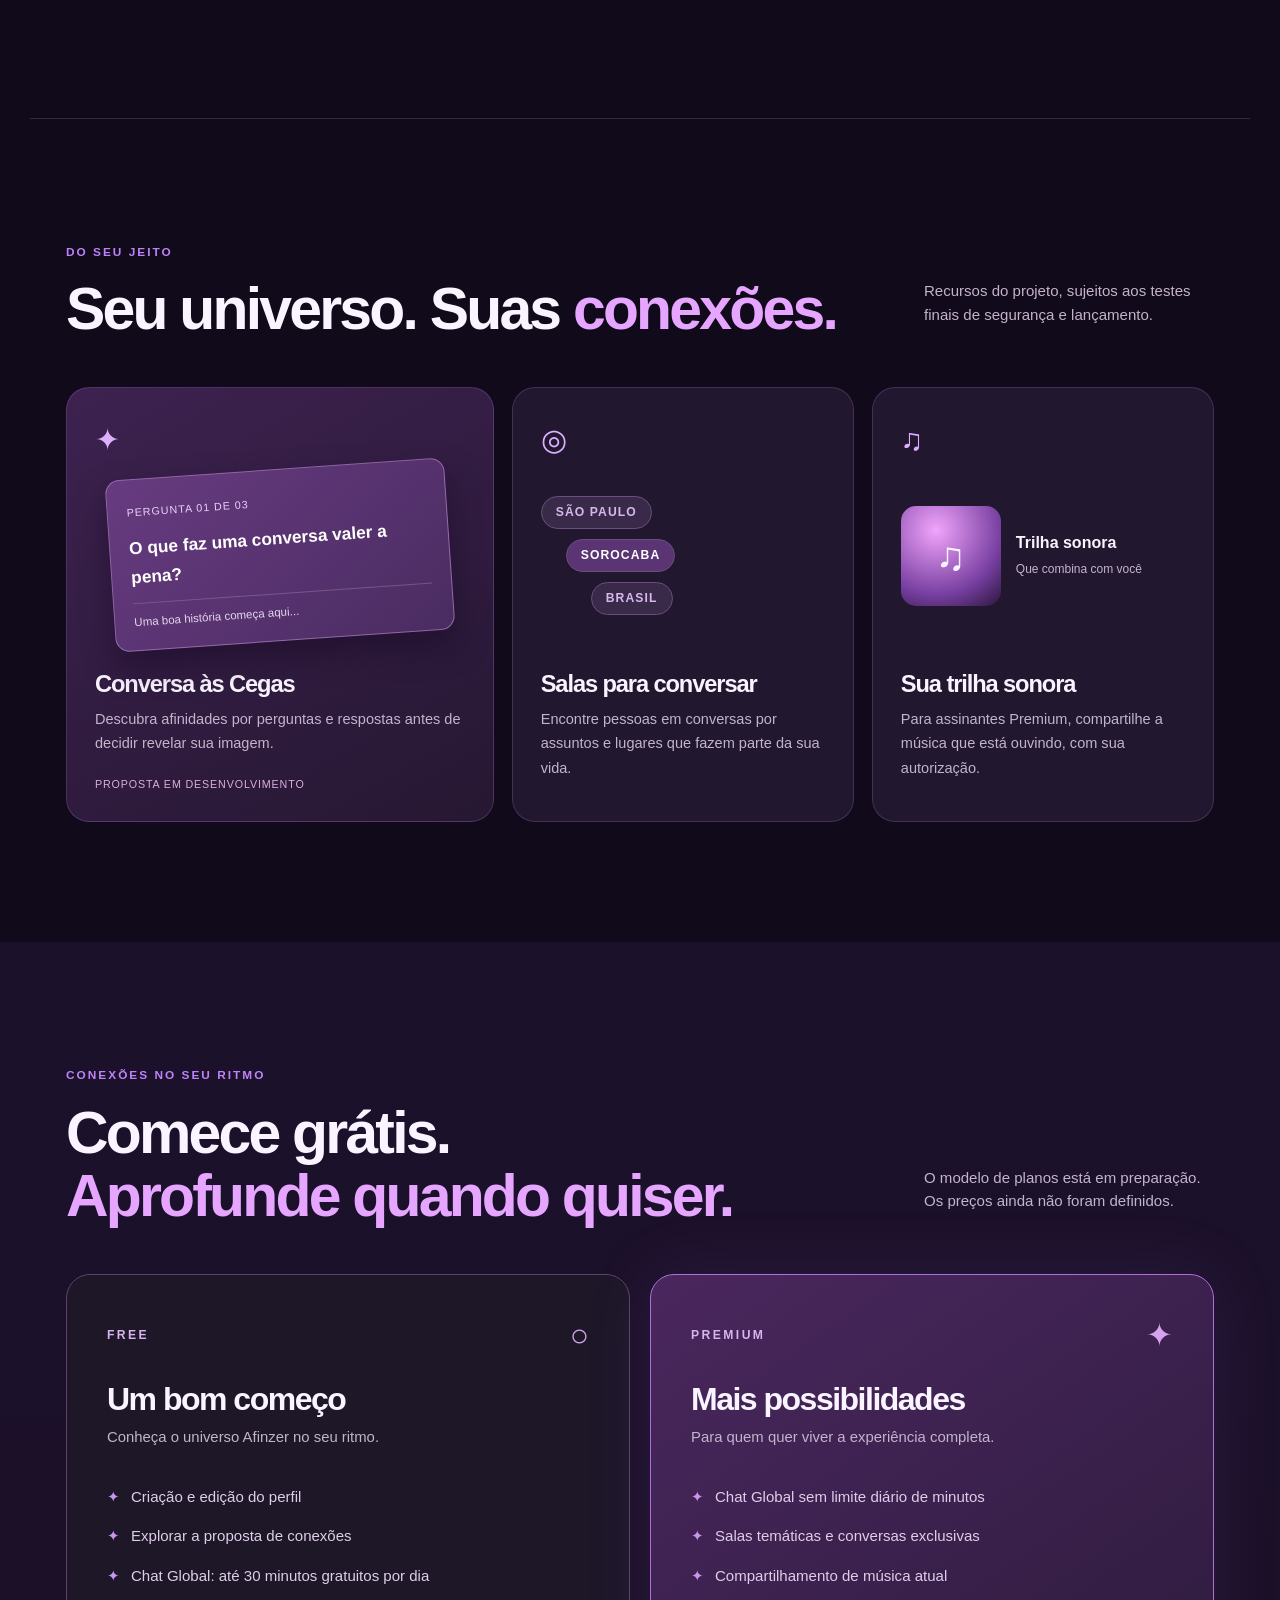
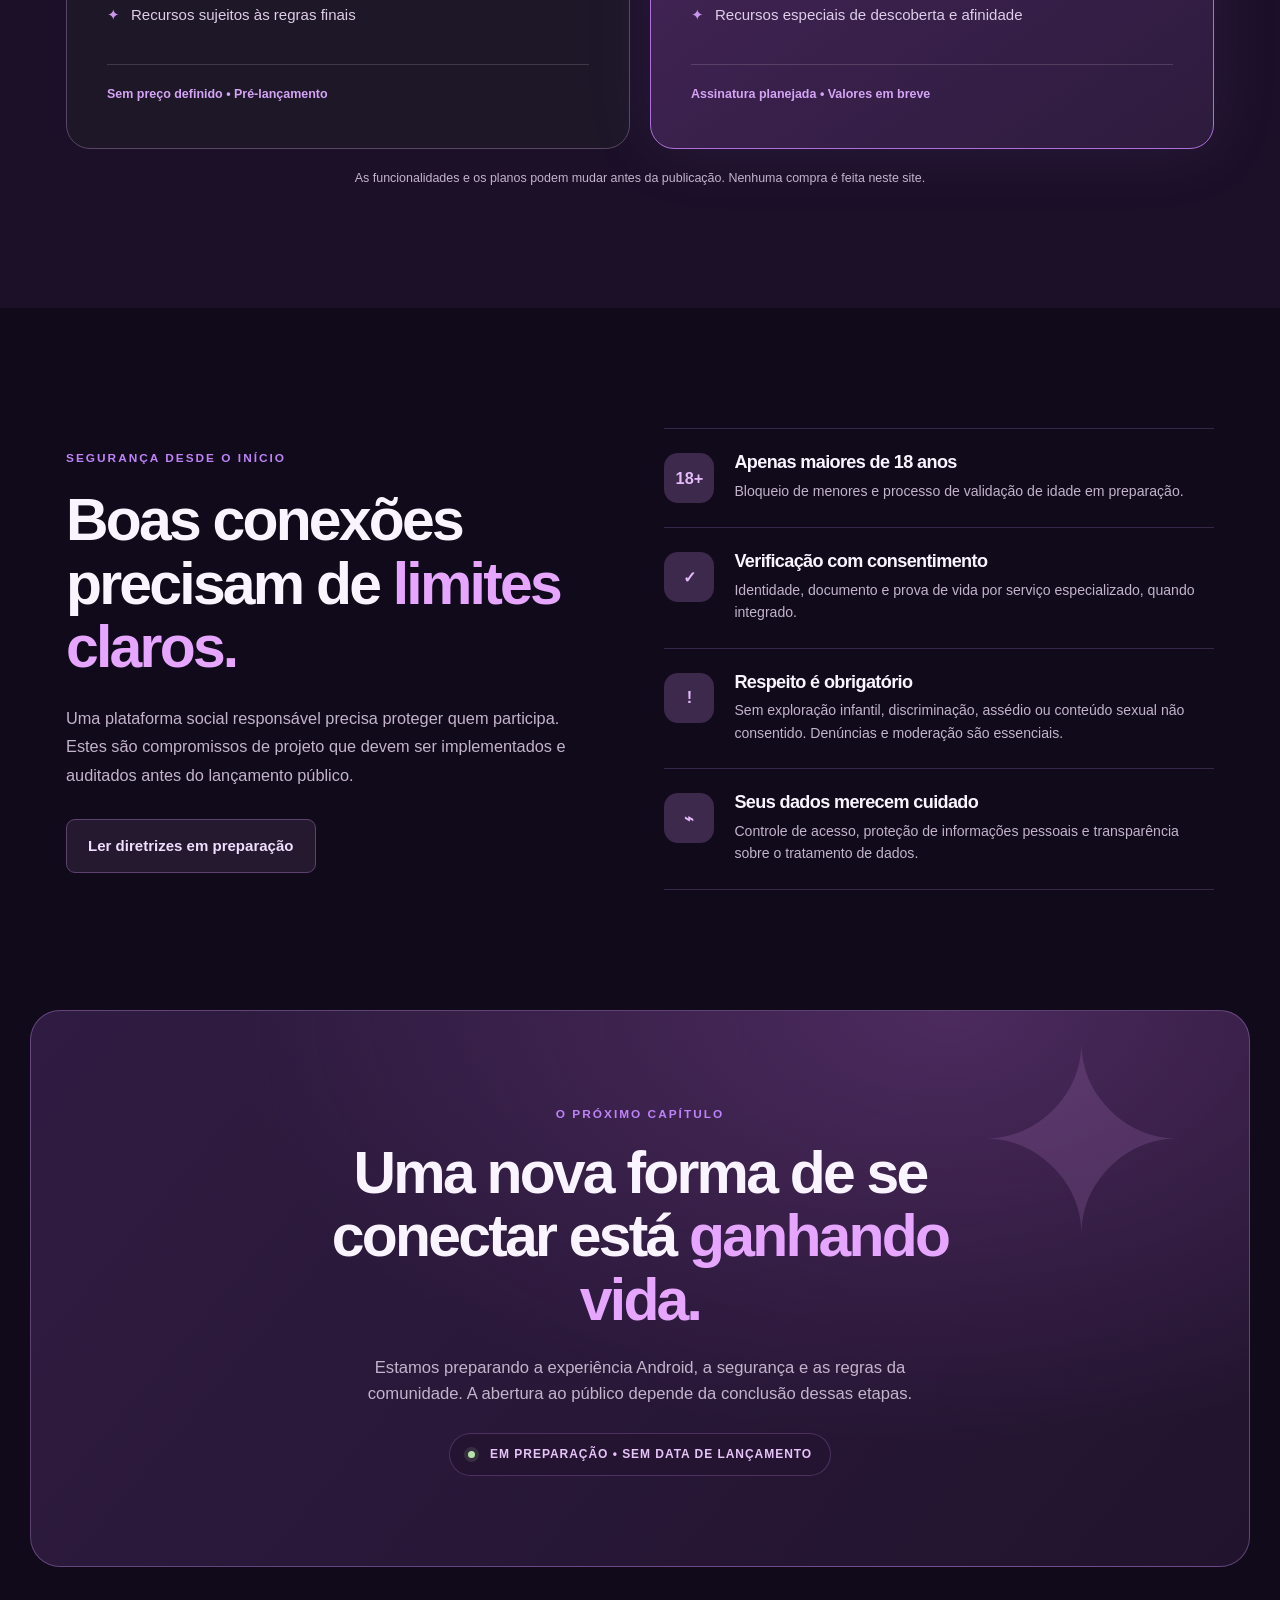
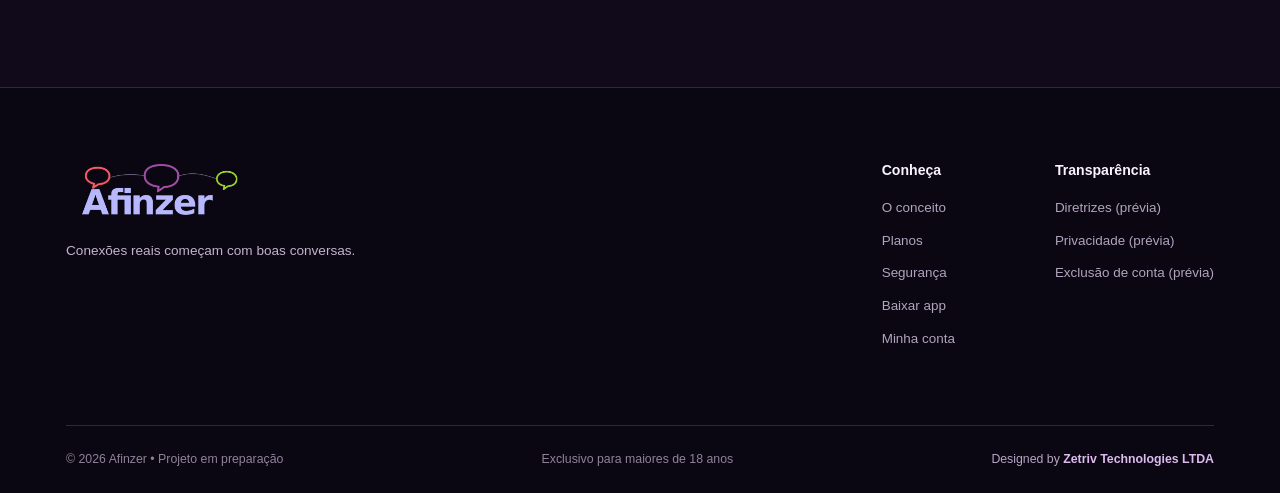
==== commit b8d5d1ac: "Atualizar cabecalhos do site com logo Afinzer animado" ====
--- a/index.html
+++ b/index.html
@@ -16,7 +16,7 @@
   <a class="skip" href="#principal">Ir para o conteúdo</a>
   <div class="announcement" role="note"><span class="pulse-dot"></span> PRÉVIA PRIVADA • AFINZER EM PREPARAÇÃO PARA LANÇAMENTO</div>
   <header class="header shell">
-    <a class="brand" href="index.html" aria-label="Afinzer, página inicial"><img class="brand-logo" src="assets/afinzer-wordmark.svg" alt="Afinzer" width="188" height="55"></a>
+    <a class="brand" href="index.html" aria-label="Afinzer, página inicial"><img class="brand-logo" src="assets/afinzer-logo-animado.webp" alt="Afinzer" width="188" height="55"></a>
     <button class="nav-toggle" aria-expanded="false" aria-controls="navegacao" aria-label="Abrir menu">☰</button>
     <nav id="navegacao" aria-label="Navegação principal">
       <a href="#conceito">O conceito</a>
@@ -88,6 +88,6 @@
 
     <section id="lancamento" class="launch shell"><div class="launch-constellation" aria-hidden="true">✦</div><span class="section-kicker">O PRÓXIMO CAPÍTULO</span><h2>Uma nova forma de se conectar está <em>ganhando vida.</em></h2><p>Estamos preparando a experiência Android, a segurança e as regras da comunidade. A abertura ao público depende da conclusão dessas etapas.</p><div class="launch-status"><span class="pulse-dot"></span> EM PREPARAÇÃO • SEM DATA DE LANÇAMENTO</div></section>
   </main>
-  <footer class="footer"><div class="shell"><div class="footer-top"><div><a class="brand" href="index.html"><img class="brand-logo" src="assets/afinzer-wordmark.svg" alt="Afinzer" width="188" height="55"></a><p>Conexões reais começam com boas conversas.</p></div><div class="footer-links"><div><h3>Conheça</h3><a href="#conceito">O conceito</a><a href="#planos">Planos</a><a href="#seguranca">Segurança</a><a href="baixar.html">Baixar app</a><a href="entrar.html">Minha conta</a></div><div><h3>Transparência</h3><a href="diretrizes.html">Diretrizes (prévia)</a><a href="privacidade.html">Privacidade (prévia)</a><a href="exclusao.html">Exclusão de conta (prévia)</a></div></div></div><div class="footer-bottom"><span>© <span id="ano">2026</span> Afinzer • Projeto em preparação</span><span>Exclusivo para maiores de 18 anos</span><span class="design-credit">Designed by <strong>Zetriv Technologies LTDA</strong></span></div></div></footer>
+  <footer class="footer"><div class="shell"><div class="footer-top"><div><a class="brand" href="index.html"><img class="brand-logo" src="assets/afinzer-logo-animado.webp" alt="Afinzer" width="188" height="55"></a><p>Conexões reais começam com boas conversas.</p></div><div class="footer-links"><div><h3>Conheça</h3><a href="#conceito">O conceito</a><a href="#planos">Planos</a><a href="#seguranca">Segurança</a><a href="baixar.html">Baixar app</a><a href="entrar.html">Minha conta</a></div><div><h3>Transparência</h3><a href="diretrizes.html">Diretrizes (prévia)</a><a href="privacidade.html">Privacidade (prévia)</a><a href="exclusao.html">Exclusão de conta (prévia)</a></div></div></div><div class="footer-bottom"><span>© <span id="ano">2026</span> Afinzer • Projeto em preparação</span><span>Exclusivo para maiores de 18 anos</span><span class="design-credit">Designed by <strong>Zetriv Technologies LTDA</strong></span></div></div></footer>
 </body>
 </html>
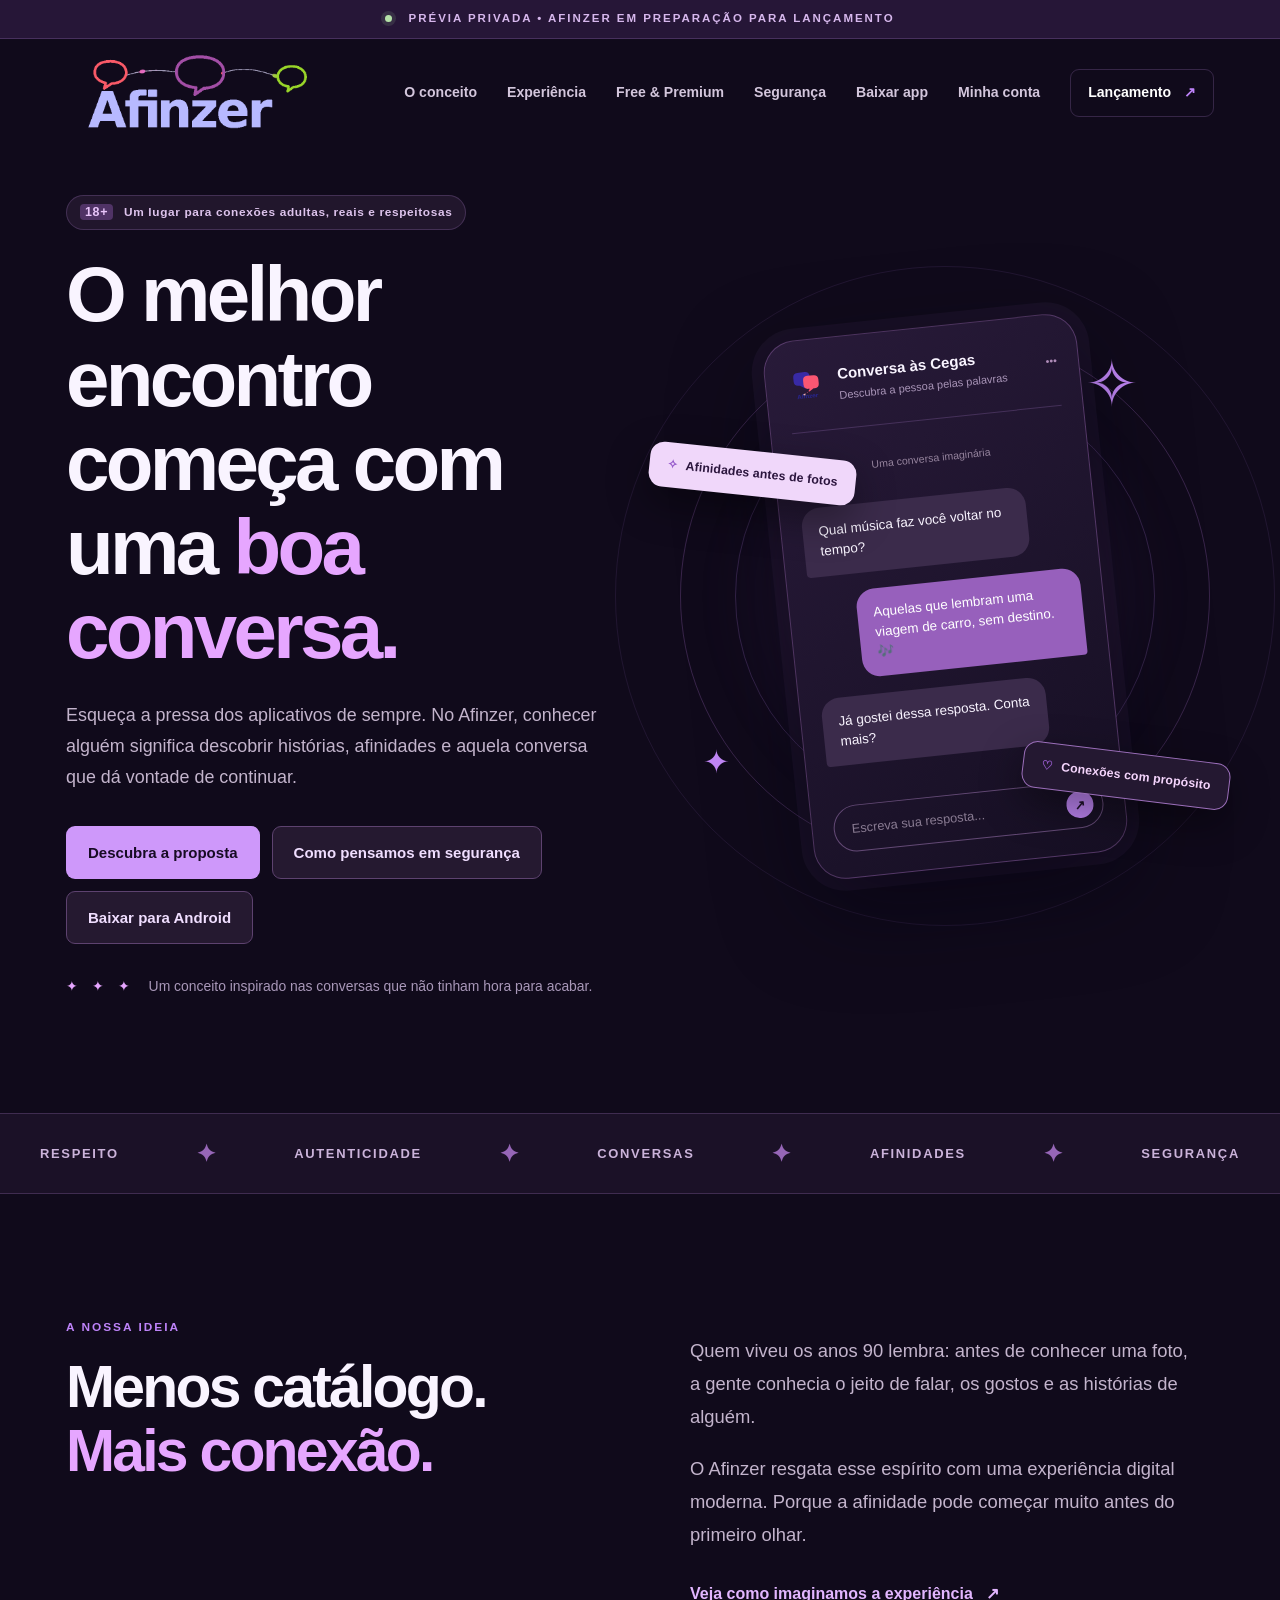
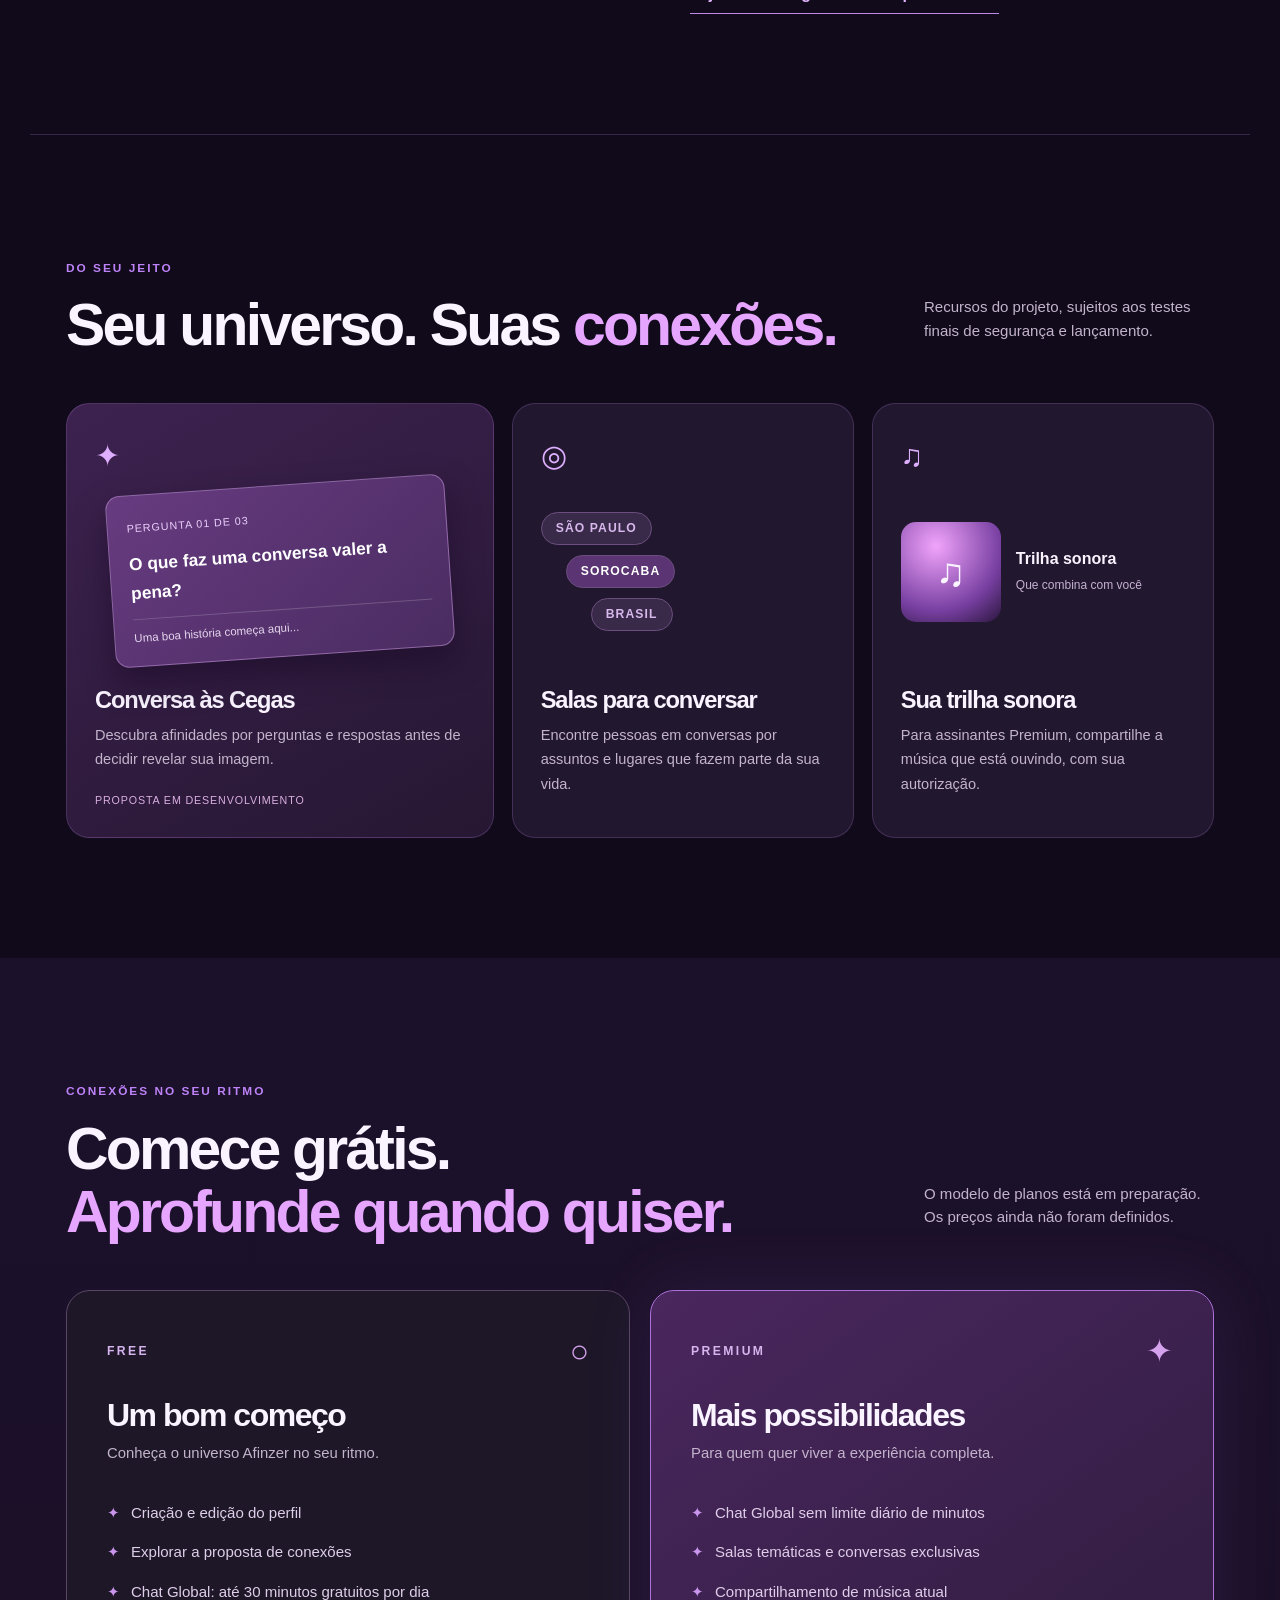
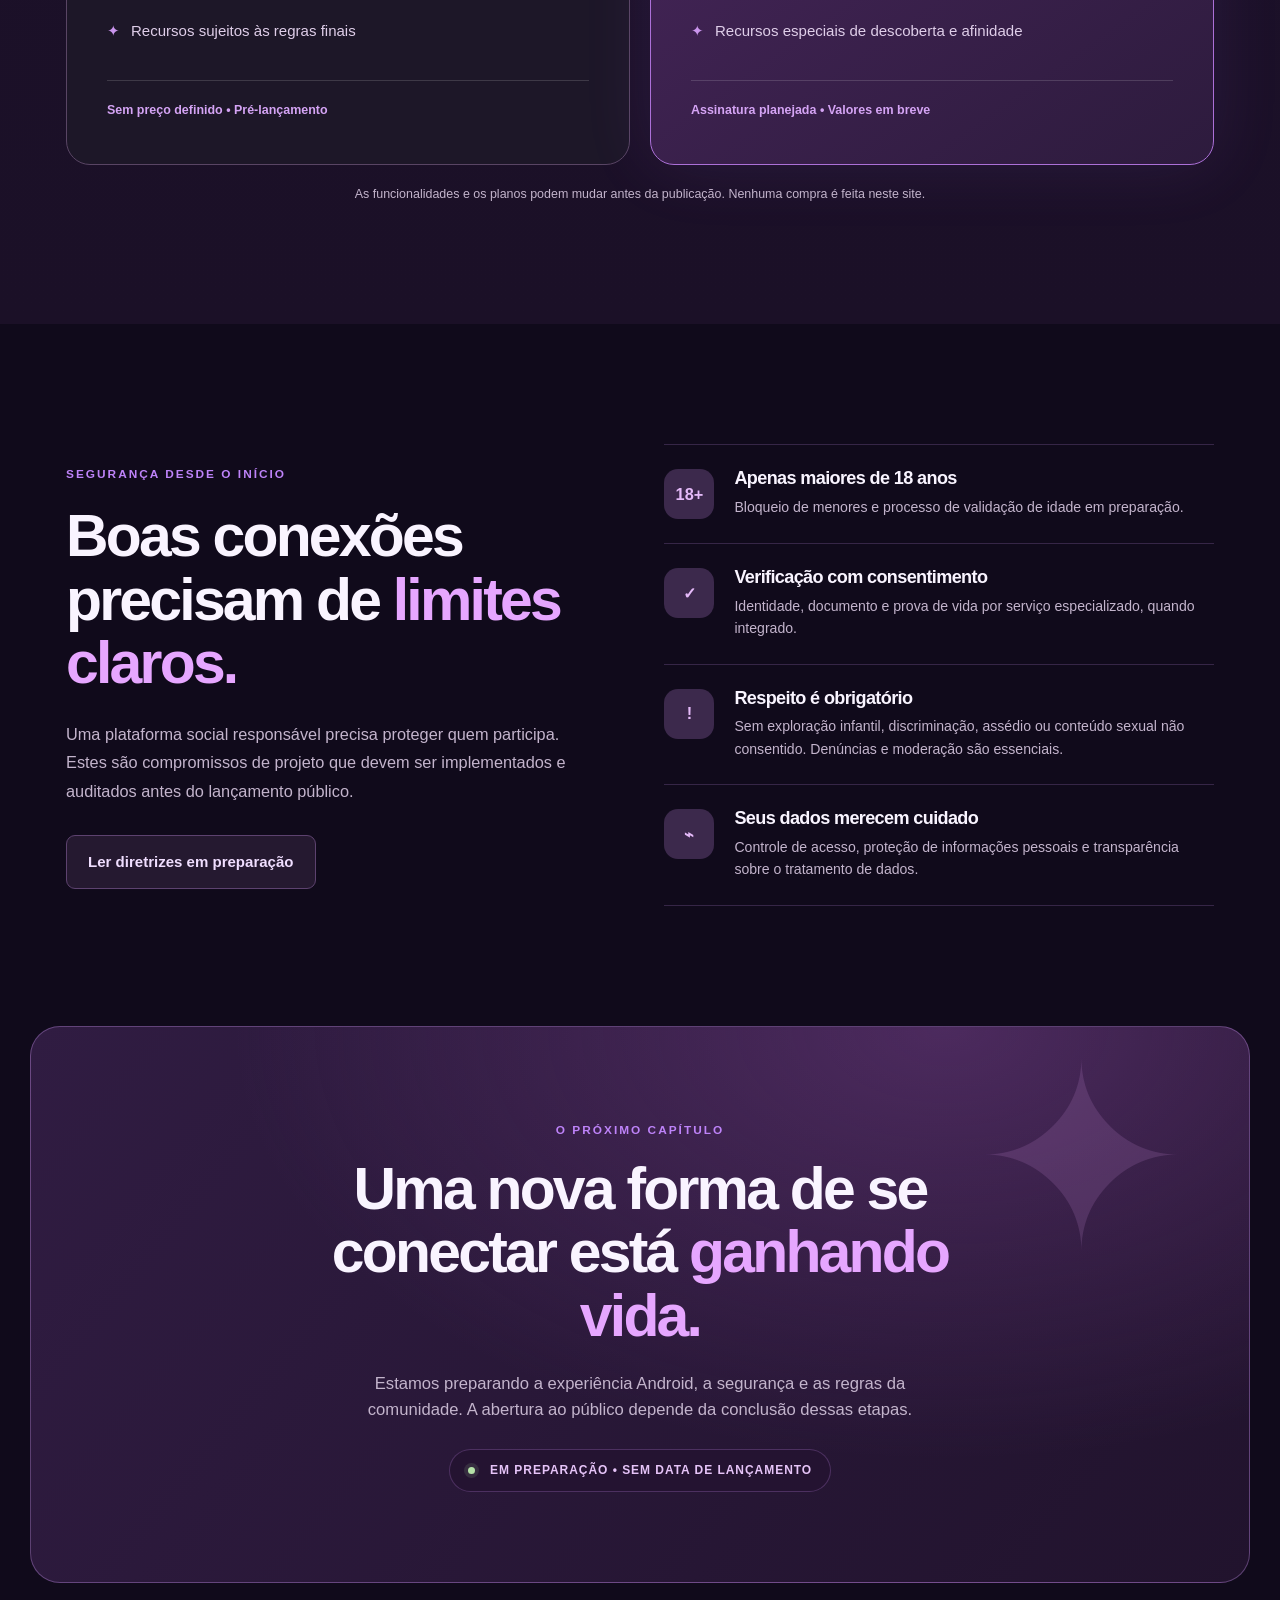
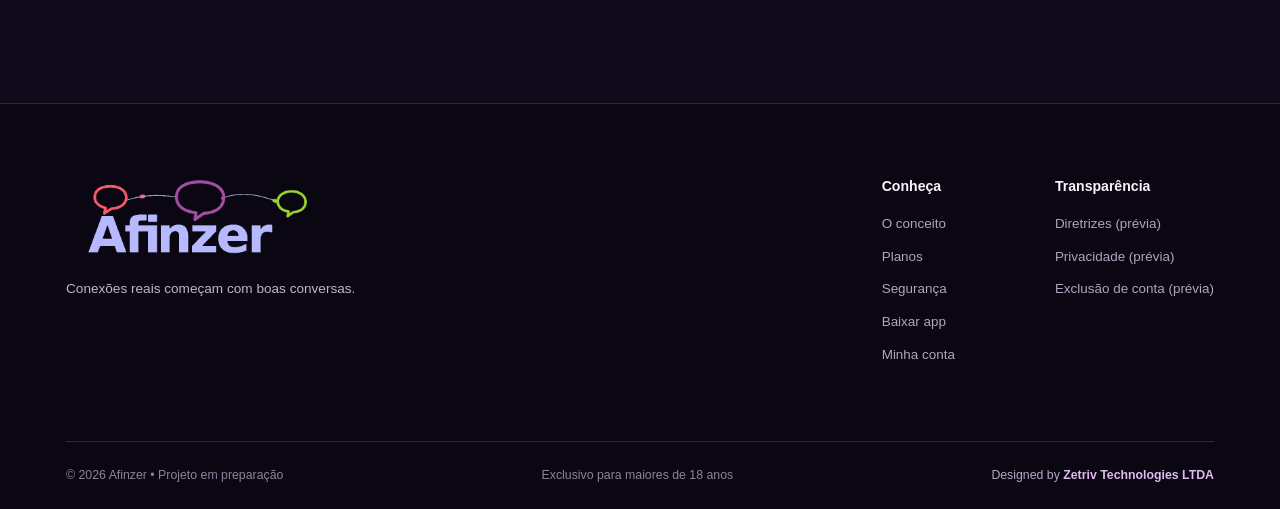
==== commit 9ca778a2: "feat(branding): ampliar logo e animar balões com GIF em loop" ====
--- a/index.html
+++ b/index.html
@@ -16,7 +16,7 @@
   <a class="skip" href="#principal">Ir para o conteúdo</a>
   <div class="announcement" role="note"><span class="pulse-dot"></span> PRÉVIA PRIVADA • AFINZER EM PREPARAÇÃO PARA LANÇAMENTO</div>
   <header class="header shell">
-    <a class="brand" href="index.html" aria-label="Afinzer, página inicial"><img class="brand-logo" src="assets/afinzer-logo-animado.webp" alt="Afinzer" width="188" height="55"></a>
+    <a class="brand" href="index.html" aria-label="Afinzer, página inicial"><img class="brand-logo" src="assets/afinzer-logo-animado.gif" alt="Afinzer — balões em movimento" width="264" height="77"></a>
     <button class="nav-toggle" aria-expanded="false" aria-controls="navegacao" aria-label="Abrir menu">☰</button>
     <nav id="navegacao" aria-label="Navegação principal">
       <a href="#conceito">O conceito</a>
@@ -88,6 +88,6 @@
 
     <section id="lancamento" class="launch shell"><div class="launch-constellation" aria-hidden="true">✦</div><span class="section-kicker">O PRÓXIMO CAPÍTULO</span><h2>Uma nova forma de se conectar está <em>ganhando vida.</em></h2><p>Estamos preparando a experiência Android, a segurança e as regras da comunidade. A abertura ao público depende da conclusão dessas etapas.</p><div class="launch-status"><span class="pulse-dot"></span> EM PREPARAÇÃO • SEM DATA DE LANÇAMENTO</div></section>
   </main>
-  <footer class="footer"><div class="shell"><div class="footer-top"><div><a class="brand" href="index.html"><img class="brand-logo" src="assets/afinzer-logo-animado.webp" alt="Afinzer" width="188" height="55"></a><p>Conexões reais começam com boas conversas.</p></div><div class="footer-links"><div><h3>Conheça</h3><a href="#conceito">O conceito</a><a href="#planos">Planos</a><a href="#seguranca">Segurança</a><a href="baixar.html">Baixar app</a><a href="entrar.html">Minha conta</a></div><div><h3>Transparência</h3><a href="diretrizes.html">Diretrizes (prévia)</a><a href="privacidade.html">Privacidade (prévia)</a><a href="exclusao.html">Exclusão de conta (prévia)</a></div></div></div><div class="footer-bottom"><span>© <span id="ano">2026</span> Afinzer • Projeto em preparação</span><span>Exclusivo para maiores de 18 anos</span><span class="design-credit">Designed by <strong>Zetriv Technologies LTDA</strong></span></div></div></footer>
+  <footer class="footer"><div class="shell"><div class="footer-top"><div><a class="brand" href="index.html"><img class="brand-logo" src="assets/afinzer-logo-animado.gif" alt="Afinzer — balões em movimento" width="264" height="77"></a><p>Conexões reais começam com boas conversas.</p></div><div class="footer-links"><div><h3>Conheça</h3><a href="#conceito">O conceito</a><a href="#planos">Planos</a><a href="#seguranca">Segurança</a><a href="baixar.html">Baixar app</a><a href="entrar.html">Minha conta</a></div><div><h3>Transparência</h3><a href="diretrizes.html">Diretrizes (prévia)</a><a href="privacidade.html">Privacidade (prévia)</a><a href="exclusao.html">Exclusão de conta (prévia)</a></div></div></div><div class="footer-bottom"><span>© <span id="ano">2026</span> Afinzer • Projeto em preparação</span><span>Exclusivo para maiores de 18 anos</span><span class="design-credit">Designed by <strong>Zetriv Technologies LTDA</strong></span></div></div></footer>
 </body>
 </html>
--- a/styles.css
+++ b/styles.css
@@ -10,6 +10,8 @@
 .design-credit strong{font-weight:750;color:#ddbbef}
 @media(max-width:760px){.brand-logo{width:39px;height:39px;flex-basis:39px}.design-credit{white-space:normal}}
 
-/* Identidade Afinzer: assinatura horizontal, vetorial e sem fundo. */
-.brand-logo{width:188px;height:55px;flex:0 0 188px;object-fit:contain;border-radius:0;box-shadow:none}
-@media(max-width:760px){.brand-logo{width:148px;height:44px;flex:0 0 148px}}
+/* Identidade Afinzer: logo maior, vetorial e com balões animados em loop no SVG. */
+.header{height:108px}
+.brand-logo{width:264px;height:77px;flex:0 0 264px;object-fit:contain;border-radius:0;box-shadow:none}
+@media(max-width:760px){.header{height:84px}.brand-logo{width:190px;height:56px;flex:0 0 190px}}
+@media(max-width:380px){.brand-logo{width:167px;height:49px;flex:0 0 167px}}
